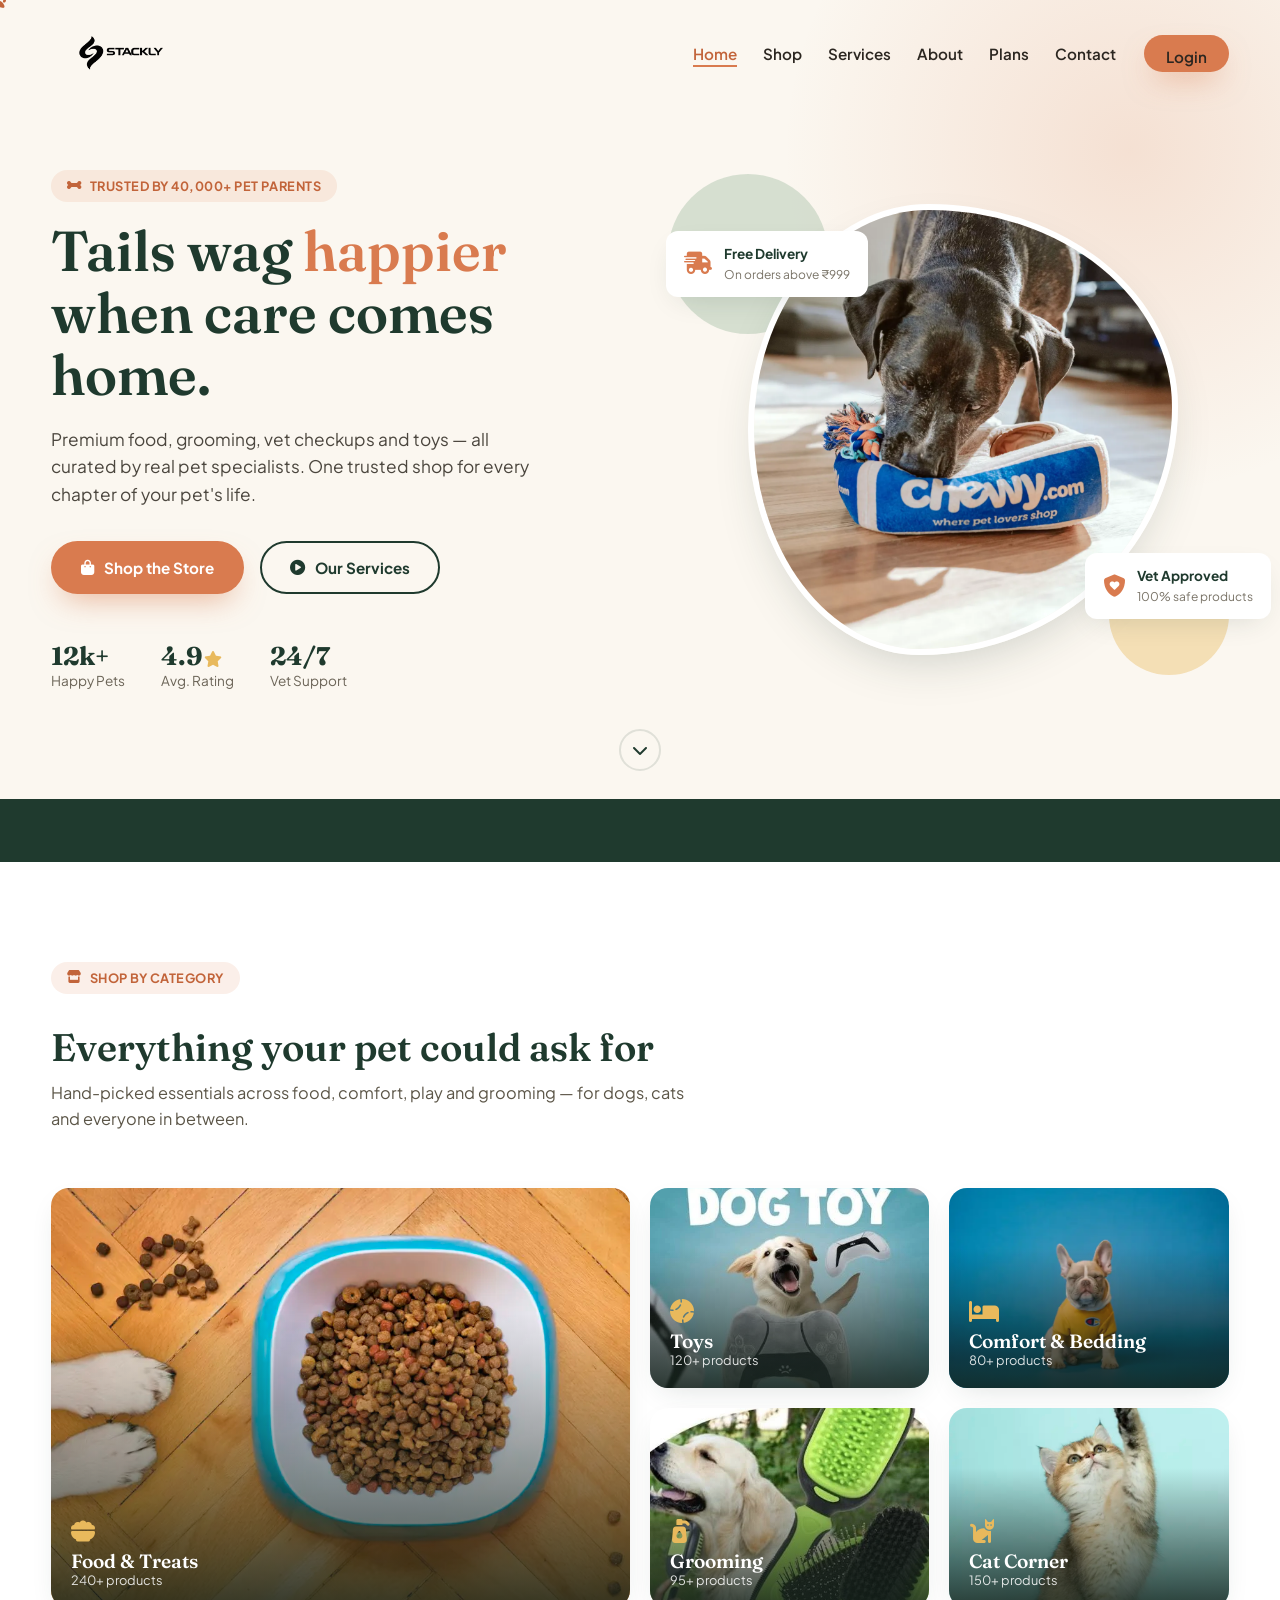
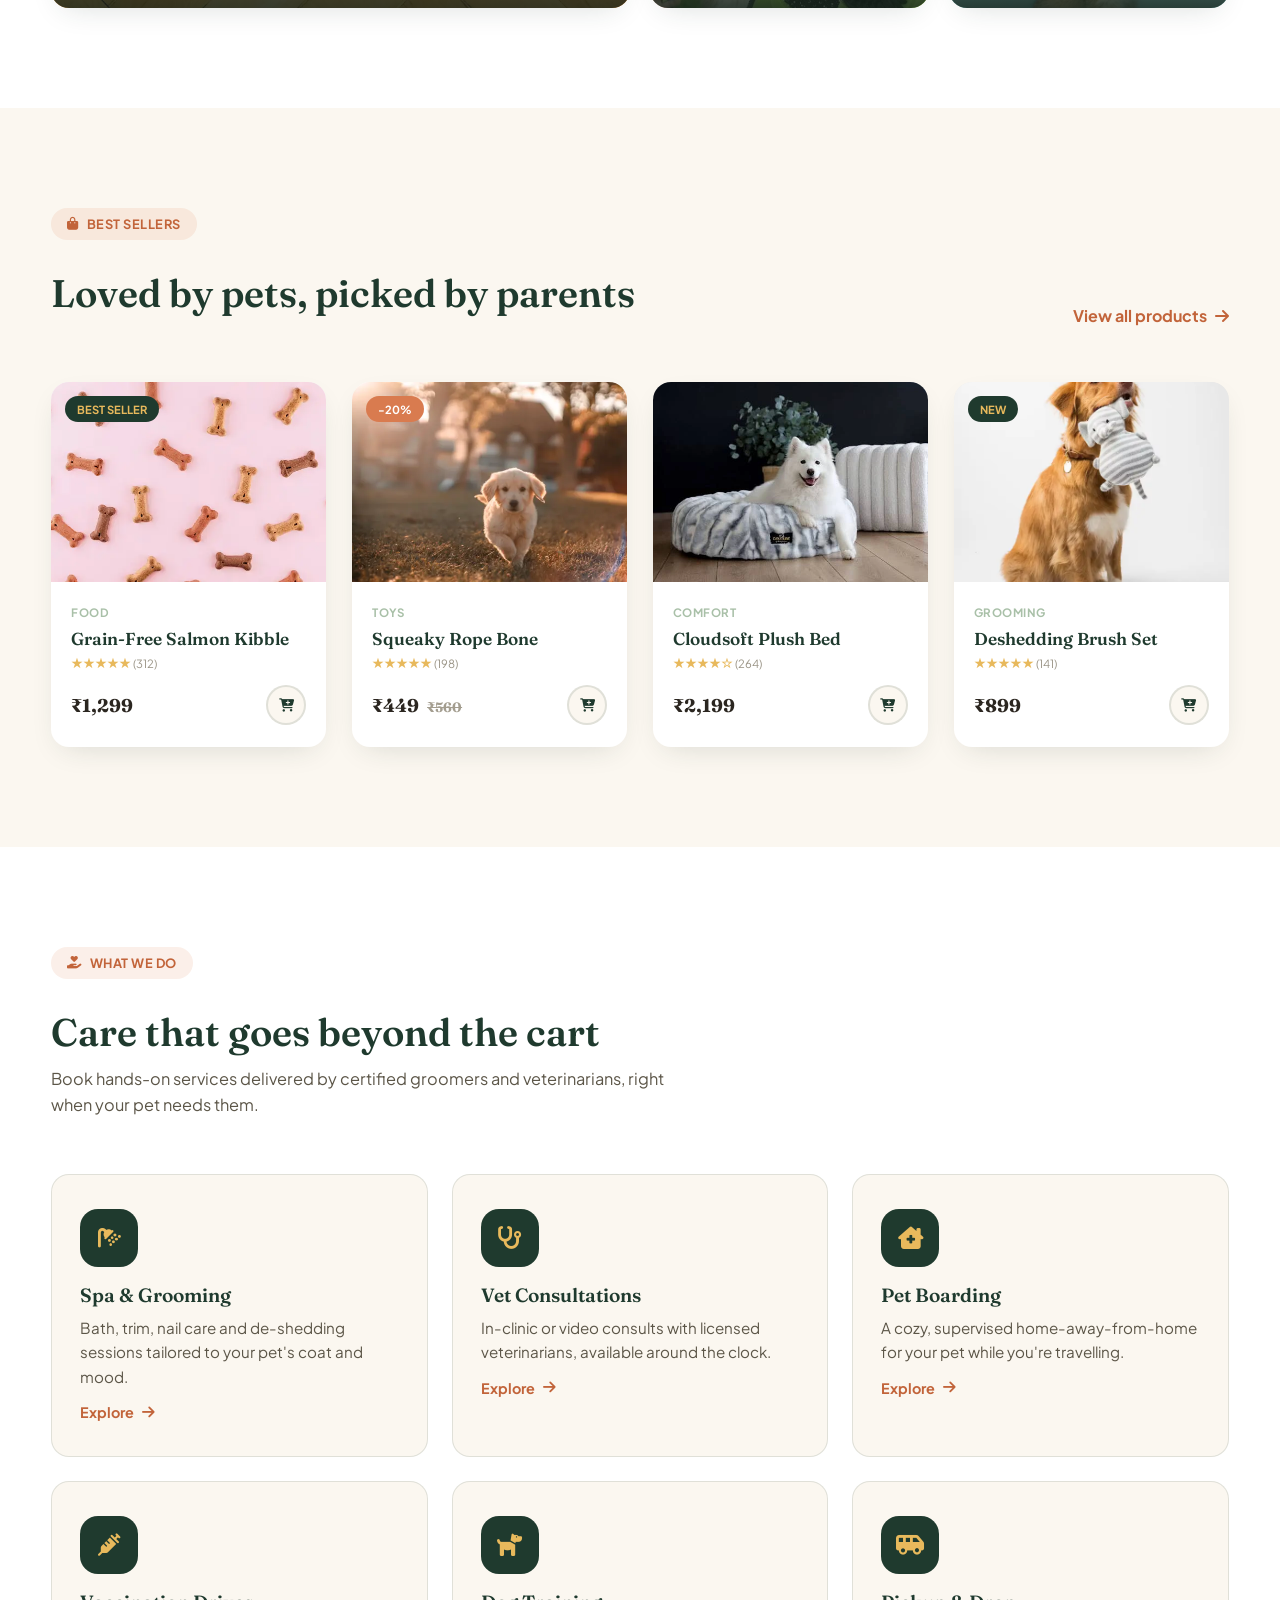
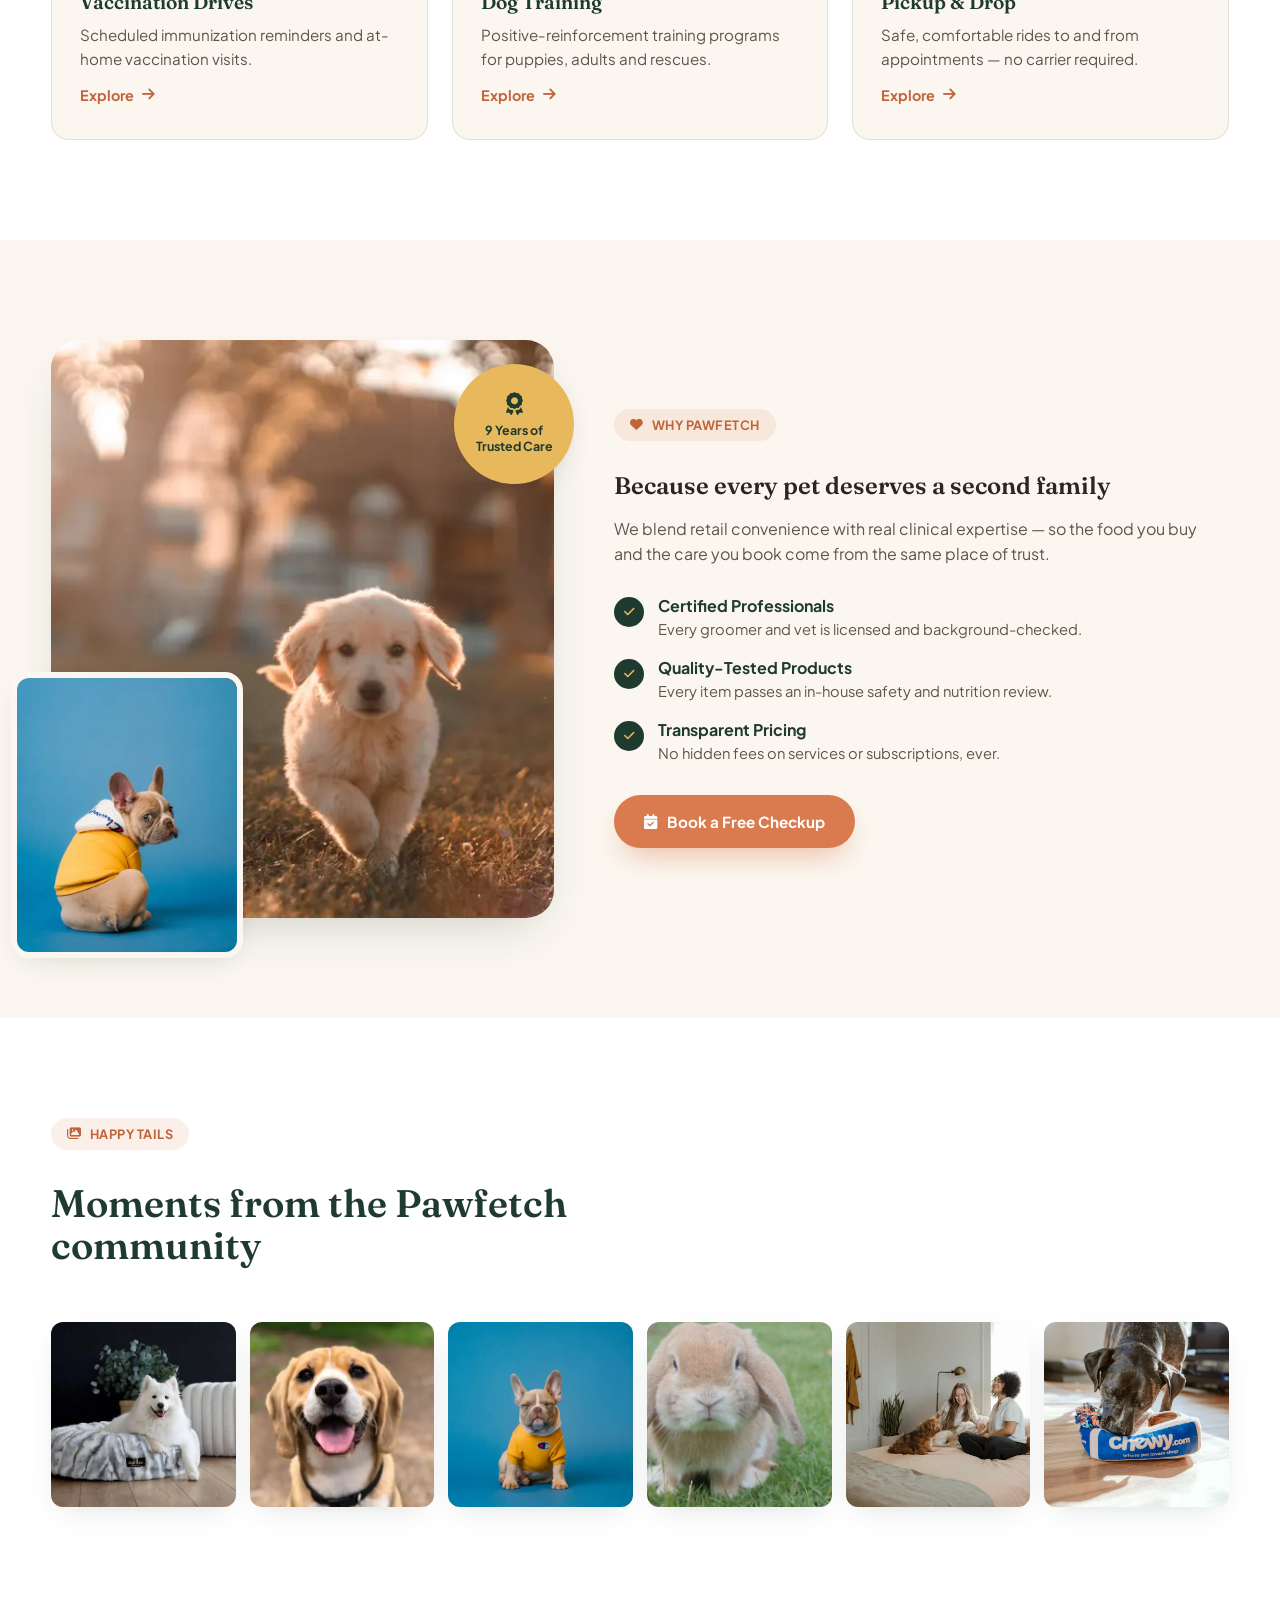
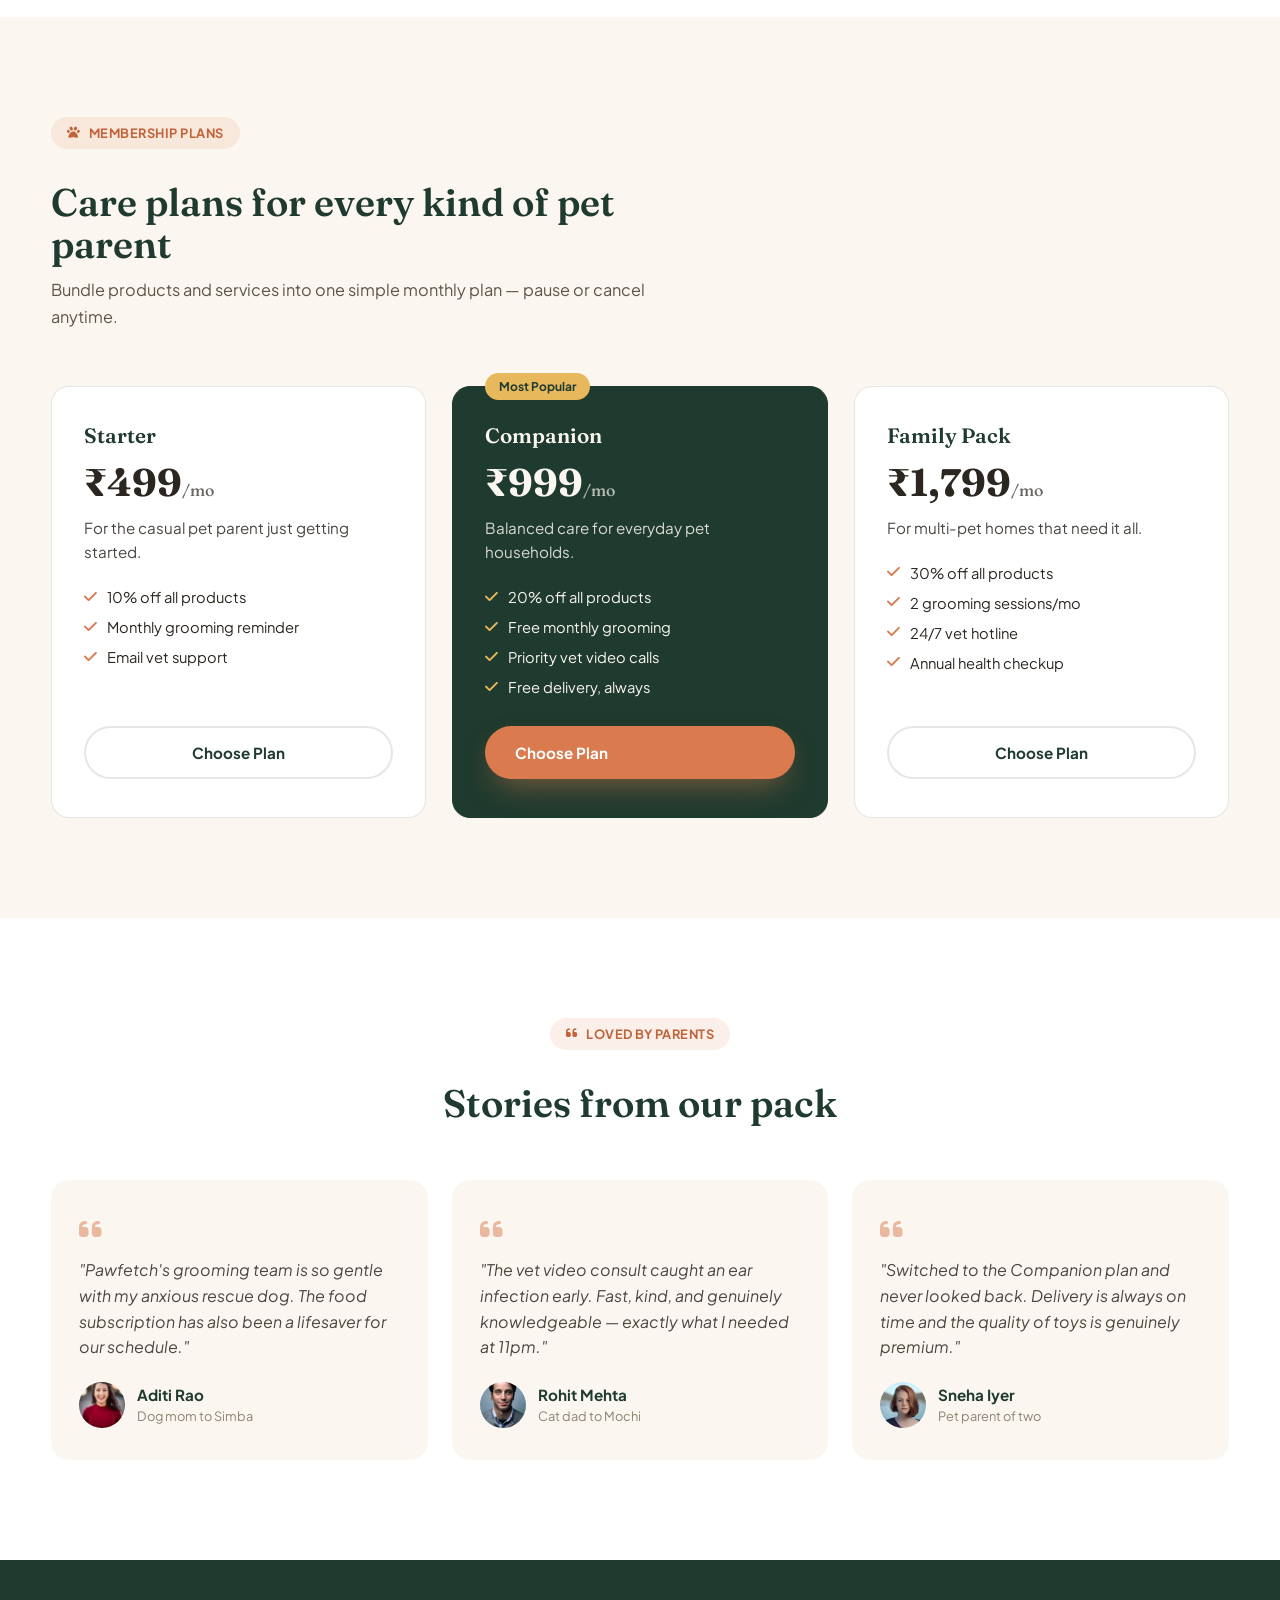
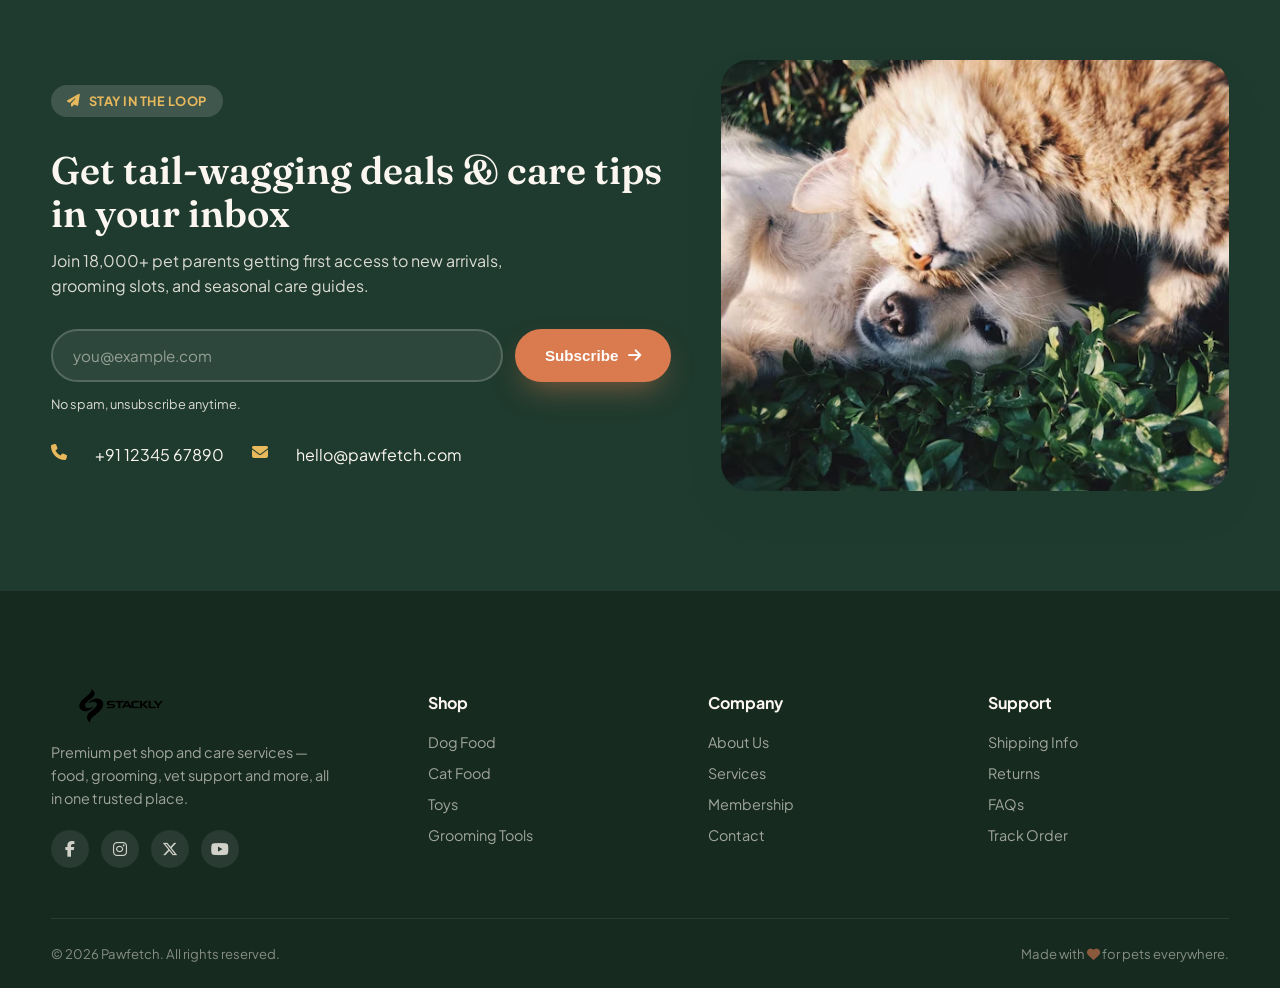
==== index.html @ e8791479 "first commit" ====
<!DOCTYPE html>
<html lang="en">
<head>
<meta charset="UTF-8">
<meta name="viewport" content="width=device-width, initial-scale=1.0">
<title>Pawfetch — Pet Care &amp; Shop</title>
<link rel="preconnect" href="https://fonts.googleapis.com">
<link href="https://fonts.googleapis.com/css2?family=Fraunces:ital,opsz,wght@0,9..144,300..900;1,9..144,300..900&family=Plus+Jakarta+Sans:ital,wght@0,400;0,500;0,600;0,700;0,800;1,400&display=swap" rel="stylesheet">
<link rel="stylesheet" href="https://cdnjs.cloudflare.com/ajax/libs/font-awesome/6.5.1/css/all.min.css">
<link rel="stylesheet" href="style.css">
</head>
<body>

<div class="paw-progress"><i class="fa-solid fa-paw"></i></div>

<!-- HEADER -->
<header class="site-header" id="header">
  <div class="container header-inner">
    <div class="logo">
        <a href="index.html">
            <img src="Assest/stacklylogo (1).webp" alt="Logo">
        </a>
    </div>

    <nav class="main-nav" id="main-nav">
      <ul>
        <li><a href="#home" class="active">Home</a></li>
        <li><a href="shop.html">Shop</a></li>
        <li><a href="service.html">Services</a></li>
        <li><a href="about.html">About</a></li>
        <li><a href="plan.html">Plans</a></li>
        <li><a href="contact.html">Contact</a></li>
      </ul>
      <a href="login.html" class="btn btn-small btn-primary nav-cta">Login</a>
    </nav>

    <button class="hamburger" id="hamburger" aria-label="Toggle menu" aria-expanded="false">
      <span></span><span></span><span></span>
    </button>
  </div>
</header>

<div class="nav-overlay" id="nav-overlay"></div>

<main>

  <!-- 1. HERO -->
  <section class="hero" id="home">
    <div class="hero-bg-shape"></div>
    <div class="container hero-inner">
      <div class="hero-copy" data-animate="fade-up">
        <span class="eyebrow"><i class="fa-solid fa-bone"></i> Trusted by 40,000+ pet parents</span>
        <h1>Tails wag <em>happier</em> when care comes home.</h1>
        <p>Premium food, grooming, vet checkups and toys — all curated by real pet specialists. One trusted shop for every chapter of your pet's life.</p>
        <div class="hero-actions">
          <a href="shop.html" class="btn btn-primary">
            <i class="fa-solid fa-bag-shopping"></i> Shop the Store
          </a>
          <a href="service.html" class="btn btn-ghost">
            <i class="fa-solid fa-circle-play"></i> Our Services
          </a>
        </div>
        <div class="hero-stats">
          <div class="stat"><strong>12k+</strong><span>Happy Pets</span></div>
          <div class="stat"><strong>4.9<i class="fa-solid fa-star"></i></strong><span>Avg. Rating</span></div>
          <div class="stat"><strong>24/7</strong><span>Vet Support</span></div>
        </div>
      </div>

      <div class="hero-media" data-animate="fade-in">
        <div class="hero-image-frame">
          <img src="Assest/shop1.webp" alt="Happy golden retriever puppy">
        </div>
        <div class="floating-card card-top">
          <i class="fa-solid fa-truck-fast"></i>
          <div><strong>Free Delivery</strong><span>On orders above ₹999</span></div>
        </div>
        <div class="floating-card card-bottom">
          <i class="fa-solid fa-shield-heart"></i>
          <div><strong>Vet Approved</strong><span>100% safe products</span></div>
        </div>
        <div class="blob blob-1"></div>
        <div class="blob blob-2"></div>
      </div>
    </div>
    <a href="#trust" class="scroll-cue" aria-label="Scroll down"><i class="fa-solid fa-chevron-down"></i></a>
  </section>

  <!-- 2. TRUST STRIP -->
  <section class="trust-strip" id="trust">
    <div class="container marquee-wrap">
      <div class="marquee" data-animate="fade-up">
        <div class="marquee-track">
          <span><i class="fa-solid fa-leaf"></i> 100% Natural Ingredients</span>
          <span><i class="fa-solid fa-truck"></i> Same-Day Delivery</span>
          <span><i class="fa-solid fa-user-doctor"></i> Certified Vets</span>
          <span><i class="fa-solid fa-scissors"></i> Pro Grooming</span>
          <span><i class="fa-solid fa-medal"></i> Award-Winning Care</span>
          <span><i class="fa-solid fa-recycle"></i> Eco Packaging</span>
          <!-- duplicate for seamless loop -->
          <span><i class="fa-solid fa-leaf"></i> 100% Natural Ingredients</span>
          <span><i class="fa-solid fa-truck"></i> Same-Day Delivery</span>
          <span><i class="fa-solid fa-user-doctor"></i> Certified Vets</span>
          <span><i class="fa-solid fa-scissors"></i> Pro Grooming</span>
          <span><i class="fa-solid fa-medal"></i> Award-Winning Care</span>
          <span><i class="fa-solid fa-recycle"></i> Eco Packaging</span>
        </div>
      </div>
    </div>
  </section>

  <!-- 3. SHOP CATEGORIES -->
  <section class="section categories" id="categories">
    <div class="container">
      <div class="section-head" data-animate="fade-up">
        <span class="eyebrow"><i class="fa-solid fa-store"></i> Shop by Category</span>
        <h2>Everything your pet could ask for</h2>
        <p>Hand-picked essentials across food, comfort, play and grooming — for dogs, cats and everyone in between.</p>
      </div>

      <div class="category-grid">
        <a href="#" class="cat-card large" data-animate="fade-up" data-delay="0">
          <img src="Assest/shop2.webp" alt="Premium dog food bowl">
          <div class="cat-overlay">
            <i class="fa-solid fa-bowl-food"></i>
            <h3>Food &amp; Treats</h3>
            <span>240+ products</span>
          </div>
        </a>
        <a href="#" class="cat-card" data-animate="fade-up" data-delay="100">
          <img src="Assest/shop17.webp" alt="Pet toys">
          <div class="cat-overlay">
            <i class="fa-solid fa-baseball"></i>
            <h3>Toys</h3>
            <span>120+ products</span>
          </div>
        </a>
        <a href="#" class="cat-card" data-animate="fade-up" data-delay="200">
          <img src="Assest/shop3.webp" alt="Pet bed comfort">
          <div class="cat-overlay">
            <i class="fa-solid fa-bed"></i>
            <h3>Comfort &amp; Bedding</h3>
            <span>80+ products</span>
          </div>
        </a>
        <a href="#" class="cat-card" data-animate="fade-up" data-delay="300">
          <img src="Assest/shop18.webp" alt="Pet grooming kit">
          <div class="cat-overlay">
            <i class="fa-solid fa-pump-soap"></i>
            <h3>Grooming</h3>
            <span>95+ products</span>
          </div>
        </a>
        <a href="#" class="cat-card" data-animate="fade-up" data-delay="400">
          <img src="Assest/shop4.webp" alt="Cat accessories">
          <div class="cat-overlay">
            <i class="fa-solid fa-cat"></i>
            <h3>Cat Corner</h3>
            <span>150+ products</span>
          </div>
        </a>
      </div>
    </div>
  </section>

  <!-- 4. FEATURED PRODUCTS -->
  <section class="section products" id="products">
    <div class="container">
      <div class="section-head split" data-animate="fade-up">
        <div>
          <span class="eyebrow"><i class="fa-solid fa-bag-shopping"></i> Best Sellers</span>
          <h2>Loved by pets, picked by parents</h2>
        </div>
        <a href="shop.html" class="link-arrow">View all products <i class="fa-solid fa-arrow-right"></i></a>
      </div>

      <div class="product-grid">
        <article class="product-card" data-animate="fade-up" data-delay="0">
          <span class="badge">Best Seller</span>
          <div class="product-img">
            <img src="Assest/shop5.webp" alt="Grain-free dog kibble">
          </div>
          <div class="product-info">
            <span class="cat-tag">Food</span>
            <h3>Grain-Free Salmon Kibble</h3>
            <div class="stars">★★★★★ <small>(312)</small></div>
            <div class="price-row">
              <span class="price">₹1,299</span>
              <button class="icon-btn" aria-label="Add to cart"><i class="fa-solid fa-cart-plus"></i></button>
            </div>
          </div>
        </article>

        <article class="product-card" data-animate="fade-up" data-delay="100">
          <span class="badge sale">-20%</span>
          <div class="product-img">
            <img src="Assest/shop6.webp" alt="Squeaky chew toy">
          </div>
          <div class="product-info">
            <span class="cat-tag">Toys</span>
            <h3>Squeaky Rope Bone</h3>
            <div class="stars">★★★★★ <small>(198)</small></div>
            <div class="price-row">
              <span class="price">₹449 <s>₹560</s></span>
              <button class="icon-btn" aria-label="Add to cart"><i class="fa-solid fa-cart-plus"></i></button>
            </div>
          </div>
        </article>

        <article class="product-card" data-animate="fade-up" data-delay="200">
          <div class="product-img">
            <img src="Assest/shop19.webp" alt="Cozy plush pet bed">
          </div>
          <div class="product-info">
            <span class="cat-tag">Comfort</span>
            <h3>Cloudsoft Plush Bed</h3>
            <div class="stars">★★★★☆ <small>(264)</small></div>
            <div class="price-row">
              <span class="price">₹2,199</span>
              <button class="icon-btn" aria-label="Add to cart"><i class="fa-solid fa-cart-plus"></i></button>
            </div>
          </div>
        </article>

        <article class="product-card" data-animate="fade-up" data-delay="300">
          <span class="badge">New</span>
          <div class="product-img">
            <img src="Assest/shop7.webp" alt="Pet grooming brush set">
          </div>
          <div class="product-info">
            <span class="cat-tag">Grooming</span>
            <h3>Deshedding Brush Set</h3>
            <div class="stars">★★★★★ <small>(141)</small></div>
            <div class="price-row">
              <span class="price">₹899</span>
              <button class="icon-btn" aria-label="Add to cart"><i class="fa-solid fa-cart-plus"></i></button>
            </div>
          </div>
        </article>
      </div>
    </div>
  </section>

  <!-- 5. SERVICES -->
  <section class="section services" id="services">
    <div class="container">
      <div class="section-head" data-animate="fade-up">
        <span class="eyebrow"><i class="fa-solid fa-hand-holding-heart"></i> What We Do</span>
        <h2>Care that goes beyond the cart</h2>
        <p>Book hands-on services delivered by certified groomers and veterinarians, right when your pet needs them.</p>
      </div>

      <div class="services-grid">
        <div class="service-card" data-animate="fade-up" data-delay="0">
          <div class="service-icon"><i class="fa-solid fa-shower"></i></div>
          <h3>Spa &amp; Grooming</h3>
          <p>Bath, trim, nail care and de-shedding sessions tailored to your pet's coat and mood.</p>
          <a href="service.html" class="link-arrow small">Explore <i class="fa-solid fa-arrow-right"></i></a>
        </div>
        <div class="service-card" data-animate="fade-up" data-delay="100">
          <div class="service-icon"><i class="fa-solid fa-stethoscope"></i></div>
          <h3>Vet Consultations</h3>
          <p>In-clinic or video consults with licensed veterinarians, available around the clock.</p>
          <a href="service.html" class="link-arrow small">Explore <i class="fa-solid fa-arrow-right"></i></a>
        </div>
        <div class="service-card" data-animate="fade-up" data-delay="200">
          <div class="service-icon"><i class="fa-solid fa-house-chimney-medical"></i></div>
          <h3>Pet Boarding</h3>
          <p>A cozy, supervised home-away-from-home for your pet while you're travelling.</p>
          <a href="service.html" class="link-arrow small">Explore <i class="fa-solid fa-arrow-right"></i></a>
        </div>
        <div class="service-card" data-animate="fade-up" data-delay="300">
          <div class="service-icon"><i class="fa-solid fa-syringe"></i></div>
          <h3>Vaccination Drives</h3>
          <p>Scheduled immunization reminders and at-home vaccination visits.</p>
          <a href="service.html" class="link-arrow small">Explore <i class="fa-solid fa-arrow-right"></i></a>
        </div>
        <div class="service-card" data-animate="fade-up" data-delay="400">
          <div class="service-icon"><i class="fa-solid fa-dog"></i></div>
          <h3>Dog Training</h3>
          <p>Positive-reinforcement training programs for puppies, adults and rescues.</p>
          <a href="service.html" class="link-arrow small">Explore <i class="fa-solid fa-arrow-right"></i></a>
        </div>
        <div class="service-card" data-animate="fade-up" data-delay="500">
          <div class="service-icon"><i class="fa-solid fa-van-shuttle"></i></div>
          <h3>Pickup &amp; Drop</h3>
          <p>Safe, comfortable rides to and from appointments — no carrier required.</p>
          <a href="service.html" class="link-arrow small">Explore <i class="fa-solid fa-arrow-right"></i></a>
        </div>
      </div>
    </div>
  </section>

  <!-- 6. WHY CHOOSE US -->
  <section class="section why" id="why">
    <div class="container why-inner">
      <div class="why-media" data-animate="fade-in">
        <img src="Assest/shop8.webp" alt="Veterinarian examining a cat" class="why-img-main">
        <img src="Assest/shop9.webp" alt="Dog being groomed" class="why-img-float">
        <div class="why-badge"><i class="fa-solid fa-award"></i><span>9 Years of<br>Trusted Care</span></div>
      </div>

      <div class="why-copy" data-animate="fade-up">
        <span class="eyebrow"><i class="fa-solid fa-heart"></i> Why Pawfetch</span>
        <h2>Because every pet deserves a second family</h2>
        <p>We blend retail convenience with real clinical expertise — so the food you buy and the care you book come from the same place of trust.</p>

        <div class="why-list">
          <div class="why-item">
            <i class="fa-solid fa-check"></i>
            <div><strong>Certified Professionals</strong><span>Every groomer and vet is licensed and background-checked.</span></div>
          </div>
          <div class="why-item">
            <i class="fa-solid fa-check"></i>
            <div><strong>Quality-Tested Products</strong><span>Every item passes an in-house safety and nutrition review.</span></div>
          </div>
          <div class="why-item">
            <i class="fa-solid fa-check"></i>
            <div><strong>Transparent Pricing</strong><span>No hidden fees on services or subscriptions, ever.</span></div>
          </div>
        </div>

        <div class="why-cta">
          <a href="contact.html" class="btn btn-primary"><i class="fa-solid fa-calendar-check"></i> Book a Free Checkup</a>
        </div>
      </div>
    </div>
  </section>

  <!-- 7. GALLERY -->
  <section class="section gallery" id="gallery">
    <div class="container">
      <div class="section-head" data-animate="fade-up">
        <span class="eyebrow"><i class="fa-solid fa-images"></i> Happy Tails</span>
        <h2>Moments from the Pawfetch community</h2>
      </div>
    </div>
    <div class="gallery-grid">
      <div class="gallery-item" data-animate="fade-up" data-delay="0"><img src="Assest/shop19.webp" alt="Dog relaxing on a bed"></div>
      <div class="gallery-item" data-animate="fade-up" data-delay="50"><img src="Assest/shop10.webp" alt="Cat playing"></div>
      <div class="gallery-item" data-animate="fade-up" data-delay="100"><img src="Assest/shop3.webp" alt="Puppy in a basket"></div>
      <div class="gallery-item" data-animate="fade-up" data-delay="150"><img src="Assest/shop11.webp" alt="Dog running outdoors"></div>
      <div class="gallery-item" data-animate="fade-up" data-delay="200"><img src="Assest/shop12.webp" alt="Pet grooming session"></div>
      <div class="gallery-item" data-animate="fade-up" data-delay="250"><img src="Assest/shop1.webp" alt="Smiling puppy portrait"></div>
    </div>
  </section>

  <!-- 8. PRICING / PLANS -->
  <section class="section plans" id="plans">
    <div class="container">
      <div class="section-head" data-animate="fade-up">
        <span class="eyebrow"><i class="fa-solid fa-paw"></i> Membership Plans</span>
        <h2>Care plans for every kind of pet parent</h2>
        <p>Bundle products and services into one simple monthly plan — pause or cancel anytime.</p>
      </div>

      <div class="plans-grid">
        <div class="plan-card" data-animate="fade-up" data-delay="0">
          <h3>Starter</h3>
          <div class="plan-price">₹499<span>/mo</span></div>
          <p>For the casual pet parent just getting started.</p>
          <ul>
            <li><i class="fa-solid fa-check"></i> 10% off all products</li>
            <li><i class="fa-solid fa-check"></i> Monthly grooming reminder</li>
            <li><i class="fa-solid fa-check"></i> Email vet support</li>
          </ul>
          <a href="plan.html" class="btn btn-outline">Choose Plan</a>
        </div>

        <div class="plan-card featured" data-animate="fade-up" data-delay="100">
          <span class="plan-tag">Most Popular</span>
          <h3>Companion</h3>
          <div class="plan-price">₹999<span>/mo</span></div>
          <p>Balanced care for everyday pet households.</p>
          <ul>
            <li><i class="fa-solid fa-check"></i> 20% off all products</li>
            <li><i class="fa-solid fa-check"></i> Free monthly grooming</li>
            <li><i class="fa-solid fa-check"></i> Priority vet video calls</li>
            <li><i class="fa-solid fa-check"></i> Free delivery, always</li>
          </ul>
          <a href="plan.html" class="btn btn-primary">Choose Plan</a>
        </div>

        <div class="plan-card" data-animate="fade-up" data-delay="200">
          <h3>Family Pack</h3>
          <div class="plan-price">₹1,799<span>/mo</span></div>
          <p>For multi-pet homes that need it all.</p>
          <ul>
            <li><i class="fa-solid fa-check"></i> 30% off all products</li>
            <li><i class="fa-solid fa-check"></i> 2 grooming sessions/mo</li>
            <li><i class="fa-solid fa-check"></i> 24/7 vet hotline</li>
            <li><i class="fa-solid fa-check"></i> Annual health checkup</li>
          </ul>
          <a href="plan.html" class="btn btn-outline">Choose Plan</a>
        </div>
      </div>
    </div>
  </section>

  <!-- 9. TESTIMONIALS -->
  <section class="section testimonials" id="testimonials">
    <div class="container">
      <div class="section-head center" data-animate="fade-up">
        <span class="eyebrow"><i class="fa-solid fa-quote-left"></i> Loved by Parents</span>
        <h2>Stories from our pack</h2>
      </div>

      <div class="testimonial-track" id="testimonial-track">
        <div class="testimonial-card" data-animate="fade-up" data-delay="0">
          <div class="quote-icon"><i class="fa-solid fa-quote-left"></i></div>
          <p>"Pawfetch's grooming team is so gentle with my anxious rescue dog. The food subscription has also been a lifesaver for our schedule."</p>
          <div class="testimonial-user">
            <img src="Assest/shop14.webp" alt="Reviewer portrait">
            <div><strong>Aditi Rao</strong><span>Dog mom to Simba</span></div>
          </div>
        </div>
        <div class="testimonial-card" data-animate="fade-up" data-delay="100">
          <div class="quote-icon"><i class="fa-solid fa-quote-left"></i></div>
          <p>"The vet video consult caught an ear infection early. Fast, kind, and genuinely knowledgeable — exactly what I needed at 11pm."</p>
          <div class="testimonial-user">
            <img src="Assest/shop15.webp" alt="Reviewer portrait">
            <div><strong>Rohit Mehta</strong><span>Cat dad to Mochi</span></div>
          </div>
        </div>
        <div class="testimonial-card" data-animate="fade-up" data-delay="200">
          <div class="quote-icon"><i class="fa-solid fa-quote-left"></i></div>
          <p>"Switched to the Companion plan and never looked back. Delivery is always on time and the quality of toys is genuinely premium."</p>
          <div class="testimonial-user">
            <img src="Assest/shop16.webp" alt="Reviewer portrait">
            <div><strong>Sneha Iyer</strong><span>Pet parent of two</span></div>
          </div>
        </div>
      </div>

      <div class="testimonial-dots" id="testimonial-dots"></div>
    </div>
  </section>

  <!-- 10. CTA + CONTACT / NEWSLETTER -->
  <section class="section cta-contact" id="contact">
    <div class="container cta-inner" data-animate="fade-up">
      <div class="cta-copy">
        <span class="eyebrow light"><i class="fa-solid fa-paper-plane"></i> Stay in the loop</span>
        <h2>Get tail-wagging deals &amp; care tips in your inbox</h2>
        <p>Join 18,000+ pet parents getting first access to new arrivals, grooming slots, and seasonal care guides.</p>

        <form class="newsletter-form" id="newsletter-form">
          <input type="email" placeholder="you@example.com" required aria-label="Email address">
         <button type="submit" class="btn btn-primary"><a href="contact.html">Subscribe</a> <i class="fa-solid fa-arrow-right"></i></button>
        </form>
       <p class="form-note" id="form-note">No spam, unsubscribe anytime.</p>

        <div class="contact-quick">
          <i class="fa-solid fa-phone"></i> +91 12345 67890
          <i class="fa-solid fa-envelope"></i> hello@pawfetch.com
        </div>
      </div>
      <div class="cta-media">
        <img src="Assest/shop13.webp" alt="Happy dog and owner">
      </div>
    </div>
  </section>

</main>

<!-- FOOTER -->
<footer class="site-footer">
  <div class="container footer-grid">
    <div class="footer-brand">
      <div class="logo">
        <a href="index.html">
            <img src="Assest/stacklylogo (1).webp" alt="Logo">
        </a>
    </div>
      <p>Premium pet shop and care services — food, grooming, vet support and more, all in one trusted place.</p>
      <div class="social-row">
        <a href="404.html?from=home"><i class="fa-brands fa-facebook-f"></i></a>
<a href="404.html?from=home"><i class="fa-brands fa-instagram"></i></a>
<a href="404.html?from=home"><i class="fa-brands fa-x-twitter"></i></a>
<a href="404.html?from=home"><i class="fa-brands fa-youtube"></i></a>
      </div>
    </div>

    <div class="footer-col">
      <h4>Shop</h4>
      <ul>
        <li><a href="shop.html">Dog Food</a></li>
        <li><a href="shop.html">Cat Food</a></li>
        <li><a href="shop.html">Toys</a></li>
        <li><a href="shop.html">Grooming Tools</a></li>
      </ul>
    </div>

    <div class="footer-col">
      <h4>Company</h4>
      <ul>
        <li><a href="about.html">About Us</a></li>
        <li><a href="service.html">Services</a></li>
        <li><a href="plan.html">Membership</a></li>
        <li><a href="contact.html">Contact</a></li>
      </ul>
    </div>

    <div class="footer-col">
      <h4>Support</h4>
      <ul>
        <li><a href="contact.html">Shipping Info</a></li>
        <li><a href="contact.html">Returns</a></li>
        <li><a href="contact.html">FAQs</a></li>
        <li><a href="contact.html">Track Order</a></li>
      </ul>
    </div>
  </div>

  <div class="container footer-bottom">
    <p>&copy; <span id="year"></span> Pawfetch. All rights reserved.</p>
    <p>Made with <i class="fa-solid fa-heart"></i> for pets everywhere.</p>
  </div>
</footer>

<button class="back-to-top" id="back-to-top" aria-label="Back to top"><i class="fa-solid fa-arrow-up"></i></button>

<script src="script.js"></script>
</body>
</html>
---- style.css ----
/* ============ TOKENS ============ */
:root{
  --cream:#FBF7F0;
  --forest:#1F3A2E;
  --forest-light:#2C4F3D;
  --clay:#D97B4F;
  --clay-dark:#C2643A;
  --gold:#E8B95C;
  --charcoal:#2B2620;
  --sage:#A9C0A8;
  --white:#ffffff;
  --line:rgba(31,58,46,0.12);

  --font-display:'Fraunces', serif;
  --font-body:'Plus Jakarta Sans', sans-serif;

  --radius-lg:28px;
  --radius-md:18px;
  --radius-sm:12px;
  --shadow-soft:0 20px 50px -20px rgba(31,58,46,0.25);
  --shadow-card:0 10px 30px -12px rgba(31,58,46,0.18);
  --ease:cubic-bezier(.22,1,.36,1);
}

*{box-sizing:border-box;}
html{scroll-behavior:smooth;}
body{
  margin:0;
  font-family:var(--font-body);
  color:var(--charcoal);
  background:var(--cream);
  overflow-x:hidden;
}
img{max-width:100%;display:block;}
a{text-decoration:none;color:inherit;}
ul{margin:0;padding:0;list-style:none;}
h1,h2,h3{font-family:var(--font-display);margin:0;line-height:1.1;font-weight:600;}
p{margin:0;line-height:1.6;}
.container{width:92%;max-width:1240px;margin:0 auto;}

@media (prefers-reduced-motion: reduce){
  *{animation-duration:0.01ms !important;animation-iteration-count:1 !important;transition-duration:0.01ms !important;scroll-behavior:auto !important;}
}

/* ============ SCROLL PROGRESS PAW ============ */
.paw-progress{
  position:fixed;top:0;left:0;
  height:4px;width:0%;
  background:linear-gradient(90deg,var(--clay),var(--gold));
  z-index:1100;
  transition:width .1s linear;
}
.paw-progress i{
  position:absolute;right:-10px;top:-9px;
  font-size:14px;color:var(--clay-dark);
  background:var(--cream);
  border-radius:50%;
  width:22px;height:22px;
  display:flex;align-items:center;justify-content:center;
  box-shadow:var(--shadow-card);
}

/* ============ BUTTONS ============ */
.btn{
  display:inline-flex;align-items:center;gap:10px;
  padding:15px 28px;
  border-radius:100px;
  font-weight:700;font-size:.95rem;
  border:2px solid transparent;
  cursor:pointer;
  transition:transform .35s var(--ease), box-shadow .35s var(--ease), background .3s, color .3s;
  white-space:nowrap;
}
.btn-small{padding:10px 20px;font-size:.85rem;}
.btn-primary{
  background:var(--clay);
  color:var(--white);
  box-shadow:0 14px 30px -10px rgba(217,123,79,0.55);
}
.btn-primary:hover{transform:translateY(-3px);box-shadow:0 20px 36px -10px rgba(217,123,79,0.65);background:var(--clay-dark);}
.btn-ghost{
  background:transparent;
  border-color:var(--forest);
  color:var(--forest);
}
.btn-ghost:hover{background:var(--forest);color:var(--white);transform:translateY(-3px);}
.btn-outline{
  display:flex;justify-content:center;
  border-color:var(--line);
  color:var(--forest);
  background:var(--white);
}
.btn-outline:hover{border-color:var(--clay);color:var(--clay-dark);transform:translateY(-2px);}

/* ============ HEADER ============ */
.logo img{
    width:140px;
    height:70px;
    object-fit:contain;
    filter: brightness(0);
}

.site-header{
  position:fixed;top:0;left:0;right:0;
  z-index:1000;
  padding:18px 0;
  transition:background .4s var(--ease), padding .4s var(--ease), box-shadow .4s var(--ease);
}
.site-header.scrolled{
  background:rgba(251,247,240,0.85);
  backdrop-filter:blur(14px);
  padding:12px 0;
  box-shadow:0 8px 30px -16px rgba(31,58,46,0.25);
}
.header-inner{display:flex;align-items:center;justify-content:space-between;}
.brand{display:flex;align-items:center;gap:10px;font-family:var(--font-display);font-weight:700;font-size:1.4rem;color:var(--forest);}
.brand-icon{
  display:inline-flex;align-items:center;justify-content:center;
  width:38px;height:38px;border-radius:50%;
  background:var(--forest);color:var(--gold);
  font-size:1rem;
}
.main-nav{display:flex;align-items:center;gap:28px;}
.main-nav ul{display:flex;gap:26px;}
.main-nav a{
  font-weight:600;font-size:.95rem;color:var(--charcoal);
  position:relative;padding-bottom:4px;
}
.main-nav a::after{
  content:'';position:absolute;left:0;bottom:0;height:2px;width:0;
  background:var(--clay);transition:width .3s var(--ease);
}
.main-nav a:hover::after,.main-nav a.active::after{width:100%;}
.main-nav a.active{color:var(--clay-dark);}
.nav-cta{flex-shrink:0;}

.hamburger{
  display:none;
  flex-direction:column;justify-content:center;gap:5px;
  width:44px;height:44px;border-radius:50%;
  background:var(--forest);
  border:none;cursor:pointer;
  z-index:1200;
}
.hamburger span{
  display:block;width:20px;height:2px;margin:0 auto;
  background:var(--cream);border-radius:2px;
  transition:transform .35s var(--ease), opacity .35s var(--ease);
}
.hamburger.active span:nth-child(1){transform:translateY(7px) rotate(45deg);}
.hamburger.active span:nth-child(2){opacity:0;}
.hamburger.active span:nth-child(3){transform:translateY(-7px) rotate(-45deg);}

.nav-overlay{
  position:fixed;inset:0;background:rgba(31,58,46,0.45);
  backdrop-filter:blur(2px);
  opacity:0;visibility:hidden;
  transition:opacity .35s var(--ease), visibility .35s;
  z-index:999;
}
.nav-overlay.active{opacity:1;visibility:visible;}

/* ============ HERO ============ */
.hero{
  position:relative;
  padding:170px 0 110px;
  overflow:hidden;
}
.hero-bg-shape{
  position:absolute;top:-200px;right:-200px;width:700px;height:700px;
  background:radial-gradient(circle at center, rgba(217,123,79,0.18), transparent 70%);
  border-radius:50%;
  z-index:0;
}
.hero-inner{
  display:grid;grid-template-columns:1.05fr .95fr;gap:60px;align-items:center;
  position:relative;z-index:1;
}
.eyebrow{
  display:inline-flex;align-items:center;gap:8px;
  font-size:.8rem;font-weight:700;letter-spacing:.04em;text-transform:uppercase;
  color:var(--clay-dark);
  background:rgba(217,123,79,0.12);
  padding:8px 16px;border-radius:100px;
  margin-bottom:18px;
}
.eyebrow.light{background:rgba(255,255,255,0.15);color:var(--gold);}
.hero h1{
  font-size:clamp(2.4rem, 4.4vw, 3.8rem);
  color:var(--forest);
  margin-bottom:20px;
}
.hero h1 em{color:var(--clay);font-style:normal;}
.hero-copy > p{font-size:1.08rem;color:#4b463e;max-width:480px;margin-bottom:32px;}
.hero-actions{display:flex;gap:16px;flex-wrap:wrap;margin-bottom:46px;}
.hero-stats{display:flex;gap:36px;flex-wrap:wrap;}
.stat{display:flex;flex-direction:column;}
.stat strong{font-family:var(--font-display);font-size:1.6rem;color:var(--forest);}
.stat strong i{font-size:1rem;color:var(--gold);margin-left:2px;}
.stat span{font-size:.85rem;color:#6b6457;}

.hero-media{position:relative;display:flex;justify-content:center;}
.hero-image-frame{
  width:100%;max-width:430px;aspect-ratio:1/1.05;
  border-radius:42% 58% 60% 40% / 50% 45% 55% 50%;
  overflow:hidden;
  box-shadow:var(--shadow-soft);
  border:6px solid var(--white);
  position:relative;z-index:2;
  animation:blobMorph 10s ease-in-out infinite;
}
.hero-image-frame img{width:100%;height:100%;object-fit:cover;}
@keyframes blobMorph{
  0%,100%{border-radius:42% 58% 60% 40% / 50% 45% 55% 50%;}
  50%{border-radius:58% 42% 45% 55% / 40% 55% 45% 60%;}
}
.blob{position:absolute;border-radius:50%;z-index:0;}
.blob-1{width:160px;height:160px;background:var(--sage);opacity:.45;top:-30px;left:-30px;}
.blob-2{width:120px;height:120px;background:var(--gold);opacity:.4;bottom:-20px;right:0;}

.floating-card{
  position:absolute;display:flex;align-items:center;gap:12px;
  background:var(--white);padding:14px 18px;border-radius:var(--radius-sm);
  box-shadow:var(--shadow-card);
  z-index:3;
  animation:floatY 4s ease-in-out infinite;
}
.floating-card i{font-size:1.4rem;color:var(--clay);}
.floating-card strong{display:block;font-size:.85rem;color:var(--forest);}
.floating-card span{font-size:.75rem;color:#7a7468;}
.card-top{top:6%;left:-6%;}
.card-bottom{bottom:8%;right:-8%;animation-delay:1.2s;}
@keyframes floatY{0%,100%{transform:translateY(0);}50%{transform:translateY(-12px);}}

.scroll-cue{
  position:absolute;bottom:28px;left:50%;transform:translateX(-50%);
  width:42px;height:42px;border-radius:50%;
  border:2px solid var(--line);
  display:flex;align-items:center;justify-content:center;
  color:var(--forest);
  animation:bounce 2s infinite;
}
@keyframes bounce{0%,100%{transform:translate(-50%,0);}50%{transform:translate(-50%,8px);}}

/* ============ TRUST MARQUEE ============ */
.trust-strip{background:var(--forest);padding:22px 0;overflow:hidden;}
.marquee-wrap{overflow:hidden;}
.marquee{width:100%;overflow:hidden;}
.marquee-track{
  display:flex;gap:50px;white-space:nowrap;
  width:max-content;
  animation:scrollLeft 26s linear infinite;
}
.marquee-track span{
  color:var(--cream);font-weight:600;font-size:.95rem;
  display:flex;align-items:center;gap:10px;
}
.marquee-track span i{color:var(--gold);}
@keyframes scrollLeft{from{transform:translateX(0);}to{transform:translateX(-50%);}}

/* ============ SECTION GENERIC ============ */
.section{padding:100px 0;}
.section-head{max-width:640px;margin-bottom:56px;}
.section-head.center{margin-left:auto;margin-right:auto;text-align:center;}
.section-head.split{display:flex;justify-content:space-between;align-items:flex-end;max-width:none;gap:24px;flex-wrap:wrap;}
.section-head h2{font-size:clamp(1.9rem,3vw,2.6rem);color:var(--forest);margin:14px 0 12px;}
.section-head p{color:#5c5648;font-size:1.02rem;}
.link-arrow{font-weight:700;color:var(--clay-dark);display:inline-flex;align-items:center;gap:8px;transition:gap .3s var(--ease);}
.link-arrow:hover{gap:14px;}
.link-arrow.small{font-size:.9rem;margin-top:14px;}

/* ============ CATEGORIES ============ */
.categories{background:var(--white);}
.category-grid{
  display:grid;grid-template-columns:repeat(4,1fr);grid-template-rows:repeat(2,200px);
  gap:20px;
}
.cat-card{
  position:relative;border-radius:var(--radius-md);overflow:hidden;
  grid-column:span 1; grid-row:span 1;
  box-shadow:var(--shadow-card);
  transition:transform .45s var(--ease);
}
.cat-card.large{grid-column:span 2;grid-row:span 2;}
.cat-card img{
  width:100%;height:100%;object-fit:cover;
  transition:transform .6s var(--ease);
}
.cat-card:hover img{transform:scale(1.08);}
.cat-card:hover{transform:translateY(-6px);}
.cat-overlay{
  position:absolute;inset:0;
  background:linear-gradient(180deg, rgba(31,58,46,0) 30%, rgba(20,33,26,0.85) 100%);
  display:flex;flex-direction:column;justify-content:flex-end;
  padding:20px;color:var(--white);
}
.cat-overlay i{font-size:1.5rem;color:var(--gold);margin-bottom:8px;}
.cat-overlay h3{font-size:1.2rem;color:var(--white);}
.cat-overlay span{font-size:.8rem;opacity:.85;}

/* ============ PRODUCTS ============ */
.product-grid{display:grid;grid-template-columns:repeat(4,1fr);gap:26px;}
.product-card{
  background:var(--white);border-radius:var(--radius-md);
  overflow:hidden;box-shadow:var(--shadow-card);
  position:relative;
  transition:transform .4s var(--ease), box-shadow .4s var(--ease);
}
.product-card:hover{transform:translateY(-8px);box-shadow:0 24px 40px -16px rgba(31,58,46,0.25);}
.badge{
  position:absolute;top:14px;left:14px;z-index:2;
  background:var(--forest);color:var(--gold);
  font-size:.7rem;font-weight:700;text-transform:uppercase;
  padding:6px 12px;border-radius:100px;
}
.badge.sale{background:var(--clay);color:var(--white);}
.product-img{height:200px;overflow:hidden;background:#f1ece1;}
.product-img img{width:100%;height:100%;object-fit:cover;transition:transform .6s var(--ease);}
.product-card:hover .product-img img{transform:scale(1.1);}
.product-info{padding:18px 20px 22px;}
.cat-tag{font-size:.72rem;font-weight:700;color:var(--sage);text-transform:uppercase;letter-spacing:.04em;}
.product-info h3{font-size:1.08rem;margin:8px 0 6px;color:var(--forest);}
.stars{color:var(--gold);font-size:.85rem;}
.stars small{color:#9a9486;}
.price-row{display:flex;align-items:center;justify-content:space-between;margin-top:14px;}
.price{font-family:var(--font-display);font-weight:700;font-size:1.15rem;color:var(--charcoal);}
.price s{font-size:.85rem;color:#a39d8f;margin-left:4px;}
.icon-btn{
  width:40px;height:40px;border-radius:50%;
  background:var(--cream);border:2px solid var(--line);
  color:var(--forest);cursor:pointer;
  display:flex;align-items:center;justify-content:center;
  transition:background .3s, color .3s, transform .3s var(--ease);
}
.icon-btn:hover{background:var(--clay);color:var(--white);border-color:var(--clay);transform:rotate(12deg) scale(1.08);}

/* ============ SERVICES ============ */
.services{background:var(--white);}
.services-grid{display:grid;grid-template-columns:repeat(3,1fr);gap:24px;}
.service-card{
  padding:34px 28px;border-radius:var(--radius-md);
  background:var(--cream);
  border:1px solid var(--line);
  transition:transform .4s var(--ease), box-shadow .4s var(--ease), background .4s;
}
.service-card:hover{transform:translateY(-6px);box-shadow:var(--shadow-card);background:var(--white);}
.service-icon{
  width:58px;height:58px;border-radius:18px;
  background:var(--forest);color:var(--gold);
  display:flex;align-items:center;justify-content:center;
  font-size:1.4rem;margin-bottom:18px;
  transition:transform .4s var(--ease);
}
.service-card:hover .service-icon{transform:rotate(-8deg) scale(1.06);}
.service-card h3{font-size:1.2rem;color:var(--forest);margin-bottom:10px;}
.service-card p{color:#5c5648;font-size:.95rem;}

/* ============ WHY ============ */
.why-inner{display:grid;grid-template-columns:.9fr 1.1fr;gap:60px;align-items:center;}
.why-media{position:relative;}
.why-img-main{border-radius:var(--radius-lg);box-shadow:var(--shadow-soft);width:100%;aspect-ratio:4/4.6;object-fit:cover;}
.why-img-float{
  position:absolute;bottom:-40px;left:-40px;width:46%;
  border-radius:var(--radius-md);border:6px solid var(--cream);
  box-shadow:var(--shadow-card);
}
.why-badge{
  position:absolute;top:24px;right:-20px;
  background:var(--gold);color:var(--forest);
  border-radius:50%;width:120px;height:120px;
  display:flex;flex-direction:column;align-items:center;justify-content:center;text-align:center;
  font-weight:700;font-size:.78rem;line-height:1.3;
  box-shadow:var(--shadow-card);
  animation:spinSlow 16s linear infinite;
}
.why-badge i{font-size:1.4rem;margin-bottom:6px;animation:none;}
@keyframes spinSlow{from{transform:rotate(0);}to{transform:rotate(360deg);}}
.why-copy h2{margin:14px 0 16px;}
.why-copy > p{color:#5c5648;margin-bottom:28px;}
.why-list{display:flex;flex-direction:column;gap:18px;margin-bottom:32px;}
.why-item{display:flex;gap:14px;align-items:flex-start;}
.why-item i{
  flex-shrink:0;width:30px;height:30px;border-radius:50%;
  background:var(--forest);color:var(--gold);
  display:flex;align-items:center;justify-content:center;font-size:.75rem;margin-top:2px;
}
.why-item strong{display:block;color:var(--forest);margin-bottom:2px;}
.why-item span{font-size:.92rem;color:#5c5648;}

/* ============ GALLERY ============ */
.gallery{background:var(--white);padding-bottom:110px;}
.gallery-grid{
  display:grid;grid-template-columns:repeat(6,1fr);gap:14px;
  width:92%;max-width:1240px;margin:0 auto;
}
.gallery-item{
  border-radius:var(--radius-sm);overflow:hidden;aspect-ratio:1/1;
  box-shadow:var(--shadow-card);
}
.gallery-item img{width:100%;height:100%;object-fit:cover;transition:transform .6s var(--ease);}
.gallery-item:hover img{transform:scale(1.12) rotate(1deg);}

/* ============ PLANS ============ */
.plans-grid{display:grid;grid-template-columns:repeat(3,1fr);gap:26px;align-items:stretch;}
.plan-card{
  background:var(--white);border:1px solid var(--line);
  border-radius:var(--radius-md);padding:38px 32px;
  display:flex;flex-direction:column;
  transition:transform .4s var(--ease), box-shadow .4s var(--ease);
  position:relative;
}
.plan-card:hover{transform:translateY(-8px);box-shadow:var(--shadow-card);}
.plan-card.featured{background:var(--forest);color:var(--cream);border-color:var(--forest);transform:scale(1.03);}
.plan-card.featured:hover{transform:scale(1.03) translateY(-8px);}
.plan-tag{
  position:absolute;top:-14px;left:32px;
  background:var(--gold);color:var(--forest);font-weight:700;font-size:.75rem;
  padding:6px 14px;border-radius:100px;
}
.plan-card h3{font-size:1.3rem;margin-bottom:10px;color:var(--forest);}
.plan-card.featured h3{color:var(--cream);}
.plan-price{font-family:var(--font-display);font-size:2.4rem;font-weight:700;margin-bottom:10px;}
.plan-price span{font-size:1rem;font-weight:500;opacity:.7;}
.plan-card > p{margin-bottom:24px;opacity:.85;font-size:.95rem;}
.plan-card ul{display:flex;flex-direction:column;gap:12px;margin-bottom:30px;flex-grow:1;}
.plan-card li{display:flex;align-items:center;gap:10px;font-size:.92rem;}
.plan-card li i{color:var(--clay);}
.plan-card.featured li i{color:var(--gold);}

/* ============ TESTIMONIALS ============ */
.testimonials{background:var(--white);}
.testimonial-track{display:grid;grid-template-columns:repeat(3,1fr);gap:24px;}
.testimonial-card{
  background:var(--cream);border-radius:var(--radius-md);
  padding:32px 28px;position:relative;
  transition:transform .4s var(--ease);
}
.testimonial-card:hover{transform:translateY(-6px);}
.quote-icon{color:var(--clay);font-size:1.6rem;opacity:.5;margin-bottom:12px;}
.testimonial-card p{font-style:italic;color:#4b463e;margin-bottom:22px;}
.testimonial-user{display:flex;align-items:center;gap:12px;}
.testimonial-user img{width:46px;height:46px;border-radius:50%;object-fit:cover;}
.testimonial-user strong{display:block;color:var(--forest);font-size:.95rem;}
.testimonial-user span{font-size:.8rem;color:#8a8475;}
.testimonial-dots{display:none;justify-content:center;gap:8px;margin-top:30px;}
.testimonial-dots span{width:9px;height:9px;border-radius:50%;background:var(--line);cursor:pointer;transition:background .3s,transform .3s;}
.testimonial-dots span.active{background:var(--clay);transform:scale(1.2);}

/* ============ CTA / CONTACT ============ */
.cta-contact{background:var(--forest);color:var(--cream);overflow:hidden;}
.cta-inner{display:grid;grid-template-columns:1.1fr .9fr;gap:50px;align-items:center;}
.cta-copy h2{color:var(--cream);font-size:clamp(1.9rem,3vw,2.5rem);margin:14px 0 14px;}
.cta-copy > p{opacity:.85;margin-bottom:30px;max-width:460px;}
.newsletter-form{display:flex;gap:12px;margin-bottom:12px;flex-wrap:wrap;}
.newsletter-form input{
  flex:1;min-width:220px;padding:15px 20px;border-radius:100px;
  border:2px solid rgba(255,255,255,0.18);
  background:rgba(255,255,255,0.07);color:var(--cream);
  font-family:var(--font-body);font-size:.95rem;
}
.newsletter-form input::placeholder{color:rgba(251,247,240,0.5);}
.newsletter-form input:focus{outline:none;border-color:var(--gold);}
.form-note{font-size:.8rem;opacity:.6;margin-bottom:30px;}
.contact-quick{display:flex;gap:28px;flex-wrap:wrap;}
.contact-quick a{display:flex;align-items:center;gap:10px;font-weight:600;font-size:.92rem;}
.contact-quick i{color:var(--gold);}
.cta-media img{border-radius:var(--radius-lg);box-shadow:var(--shadow-soft);width:100%;aspect-ratio:4/3.4;object-fit:cover;}

/* ============ FOOTER ============ */
.site-footer{background:#172A20;color:rgba(251,247,240,0.8);padding:80px 0 0;}
.footer-grid{display:grid;grid-template-columns:1.4fr 1fr 1fr 1fr;gap:40px;padding-bottom:50px;border-bottom:1px solid rgba(255,255,255,0.08);}
.footer-brand .brand{color:var(--cream);margin-bottom:14px;}
.footer-brand p{font-size:.9rem;opacity:.75;max-width:280px;margin-bottom:20px;}
.social-row{display:flex;gap:12px;}
.social-row a{
  width:38px;height:38px;border-radius:50%;
  background:rgba(255,255,255,0.08);
  display:flex;align-items:center;justify-content:center;
  transition:background .3s, transform .3s var(--ease);
}
.social-row a:hover{background:var(--clay);transform:translateY(-4px);}
.footer-col h4{color:var(--cream);font-family:var(--font-body);font-size:1rem;margin-bottom:18px;}
.footer-col ul{display:flex;flex-direction:column;gap:10px;}
.footer-col a{font-size:.9rem;opacity:.75;transition:opacity .3s, padding .3s;}
.footer-col a:hover{opacity:1;padding-left:4px;}
.footer-bottom{display:flex;justify-content:space-between;padding:24px 0;font-size:.82rem;opacity:.6;flex-wrap:wrap;gap:10px;}
.footer-bottom i{color:var(--clay);}

/* ============ BACK TO TOP ============ */
.back-to-top{
  position:fixed;bottom:26px;right:26px;z-index:900;
  width:48px;height:48px;border-radius:50%;
  background:var(--forest);color:var(--gold);border:none;cursor:pointer;
  display:flex;align-items:center;justify-content:center;
  opacity:0;visibility:hidden;transform:translateY(10px);
  transition:opacity .3s, visibility .3s, transform .3s var(--ease), background .3s;
  box-shadow:var(--shadow-card);
}
.back-to-top.show{opacity:1;visibility:visible;transform:translateY(0);}
.back-to-top:hover{background:var(--clay);}

/* ============ SCROLL ANIMATIONS ============ */
[data-animate]{opacity:0;transition:opacity .8s var(--ease), transform .8s var(--ease);}
[data-animate="fade-up"]{transform:translateY(36px);}
[data-animate="fade-in"]{transform:scale(.96);}
[data-animate].in-view{opacity:1;transform:none;}

/* ============ RESPONSIVE ============ */
@media (max-width:1080px){
  .category-grid{grid-template-columns:repeat(2,1fr);grid-template-rows:auto;}
  .cat-card{height:220px;}
  .cat-card.large{grid-column:span 2;grid-row:span 1;height:260px;}
  .product-grid{grid-template-columns:repeat(2,1fr);}
  .services-grid{grid-template-columns:repeat(2,1fr);}
  .plans-grid{grid-template-columns:repeat(1,1fr);max-width:440px;margin:0 auto;}
  .plan-card.featured{transform:none;}
  .testimonial-track{grid-template-columns:1fr;}
  .gallery-grid{grid-template-columns:repeat(3,1fr);}
  .why-inner,.cta-inner{grid-template-columns:1fr;}
  .why-media{margin-bottom:20px;max-width:420px;}
}

@media (max-width:860px){
  .hamburger{display:flex;}
  .main-nav{
    position:fixed;top:0;right:0;height:100vh;width:min(340px,82vw);
    background:var(--forest);
    flex-direction:column;align-items:flex-start;
    padding:100px 32px 40px;
    transform:translateX(100%);
    transition:transform .45s var(--ease);
    z-index:1100;
  }
  .main-nav.active{transform:translateX(0);}
  .main-nav ul{flex-direction:column;gap:22px;width:100%;}
  .main-nav a{color:var(--cream);font-size:1.05rem;}
  .main-nav a::after{background:var(--gold);}
  .nav-cta{margin-top:30px;width:100%;justify-content:center;}
  .hero-inner{grid-template-columns:1fr;text-align:center;}
  .hero-copy > p{margin-left:auto;margin-right:auto;}
  .hero-actions{justify-content:center;}
  .hero-stats{justify-content:center;}
  .hero-media{margin-top:50px;}
  .floating-card{display:none;}
}

@media (max-width:640px){
  .section{padding:70px 0;}
  .hero{padding:140px 0 80px;}
  .category-grid{grid-template-columns:repeat(2,1fr);}
  .cat-card.large{grid-column:span 2;}
  .product-grid{grid-template-columns:1fr;}
  .services-grid{grid-template-columns:1fr;}
  .gallery-grid{grid-template-columns:repeat(2,1fr);}
  .footer-grid{grid-template-columns:1fr 1fr;}
  .footer-brand{grid-column:span 2;}
  .section-head.split{flex-direction:column;align-items:flex-start;}
  .why-img-float{width:50%;left:-16px;bottom:-24px;}
  .why-badge{width:96px;height:96px;font-size:.7rem;right:0;}
  .newsletter-form{flex-direction:column;}
  .newsletter-form button{justify-content:center;}
  .testimonial-dots{display:flex;}
  .footer-bottom{flex-direction:column;text-align:center;}
}

@media (max-width:420px){
  .gallery-grid{grid-template-columns:repeat(2,1fr);}
  .hero h1{font-size:2.1rem;}
  .footer-grid{grid-template-columns:1fr;}
  .footer-brand{grid-column:span 1;}
}

/* ============================================================
   SHOP PAGE
   ============================================================ */

/* Breadcrumb */
.breadcrumb{
  display:inline-flex;align-items:center;gap:8px;
  font-size:.85rem;font-weight:600;color:#7a7468;margin-bottom:18px;
}
.breadcrumb a{color:var(--forest);}
.breadcrumb i{font-size:.65rem;}
.breadcrumb span{color:var(--clay-dark);}

/* Cart count badge in nav */
.cart-count{
  background:rgba(255,255,255,0.25);
  border-radius:100px;padding:1px 8px;font-size:.75rem;margin-left:4px;
}

/* ===== 1. SHOP HERO ===== */
.shop-hero{position:relative;padding:160px 0 100px;overflow:hidden;}
.shop-hero-inner{
  display:grid;grid-template-columns:1.05fr .95fr;gap:60px;align-items:center;
  position:relative;z-index:1;
}
.shop-hero-copy h1{font-size:clamp(2.2rem,4vw,3.4rem);color:var(--forest);margin-bottom:18px;}
.shop-hero-copy h1 em{color:var(--clay);font-style:normal;}
.shop-hero-copy > p{font-size:1.05rem;color:#4b463e;max-width:460px;margin-bottom:30px;}
.shop-hero-search{
  display:flex;align-items:center;gap:12px;
  background:var(--white);border-radius:100px;
  padding:8px 8px 8px 22px;
  box-shadow:var(--shadow-card);
  max-width:460px;
}
.shop-hero-search i{color:#a39d8f;}
.shop-hero-search input{
  flex:1;border:none;outline:none;font-family:var(--font-body);font-size:.95rem;
  background:transparent;color:var(--charcoal);
}
.shop-hero-media{position:relative;display:flex;justify-content:center;}
.shop-hero-frame{
  width:100%;max-width:440px;aspect-ratio:1/1;
  border-radius:45% 55% 55% 45% / 55% 45% 55% 45%;
  overflow:hidden;border:6px solid var(--white);
  box-shadow:var(--shadow-soft);position:relative;z-index:2;
  animation:blobMorph 11s ease-in-out infinite;
}
.shop-hero-frame img{width:100%;height:100%;object-fit:cover;}

/* ===== 2. FILTER BAR ===== */
.filter-section{padding:50px 0 30px;}
.filter-bar{
  display:flex;justify-content:space-between;align-items:center;
  gap:20px;flex-wrap:wrap;
  background:var(--white);border:1px solid var(--line);
  border-radius:100px;padding:10px 12px;
  box-shadow:var(--shadow-card);
}
.filter-tabs{display:flex;gap:8px;flex-wrap:wrap;}
.filter-tab{
  display:flex;align-items:center;gap:8px;
  padding:10px 18px;border-radius:100px;
  border:none;background:transparent;
  font-family:var(--font-body);font-weight:600;font-size:.88rem;color:#5c5648;
  cursor:pointer;transition:background .3s var(--ease), color .3s, transform .3s var(--ease);
}
.filter-tab:hover{background:var(--cream);transform:translateY(-2px);}
.filter-tab.active{background:var(--forest);color:var(--gold);}
.sort-box{
  display:flex;align-items:center;gap:8px;
  padding:10px 18px;border-radius:100px;background:var(--cream);color:#5c5648;
}
.sort-box select{
  border:none;background:transparent;font-family:var(--font-body);font-weight:600;
  font-size:.85rem;color:var(--forest);cursor:pointer;outline:none;
}

/* ===== 3. PRODUCT GRID (shop page extras) ===== */
.shop-products{padding-top:40px;}
.wish-btn{
  position:absolute;top:14px;right:14px;z-index:2;
  width:36px;height:36px;border-radius:50%;
  background:var(--white);border:none;cursor:pointer;
  display:flex;align-items:center;justify-content:center;
  color:var(--clay);box-shadow:var(--shadow-card);
  transition:transform .3s var(--ease), background .3s, color .3s;
}
.wish-btn:hover{transform:scale(1.1);}
.wish-btn.active{background:var(--clay);color:var(--white);}
.product-card[data-cat]{display:block;}
.product-card.hide{display:none;}
.load-more-wrap{display:flex;justify-content:center;margin-top:46px;}

/* ===== 4. DEAL OF THE DAY ===== */
.deal-section{background:var(--forest);color:var(--cream);overflow:hidden;}
.deal-inner{display:grid;grid-template-columns:.85fr 1.15fr;gap:54px;align-items:center;}
.deal-media{position:relative;}
.deal-media img{border-radius:var(--radius-lg);box-shadow:var(--shadow-soft);width:100%;aspect-ratio:4/3.6;object-fit:cover;}
.deal-ribbon{
  position:absolute;top:18px;left:-10px;
  background:var(--clay);color:var(--white);
  font-weight:700;font-size:.78rem;
  padding:8px 18px 8px 24px;border-radius:0 100px 100px 0;
  display:flex;align-items:center;gap:8px;
  box-shadow:0 10px 20px -8px rgba(217,123,79,0.6);
}
.deal-copy h2{color:var(--cream);font-size:clamp(1.7rem,3vw,2.3rem);margin:14px 0 14px;}
.deal-copy > p{opacity:.85;max-width:460px;margin-bottom:28px;}
.countdown{display:flex;gap:14px;margin-bottom:30px;}
.cd-box{
  background:rgba(255,255,255,0.08);border:1px solid rgba(255,255,255,0.15);
  border-radius:var(--radius-sm);padding:14px 18px;text-align:center;min-width:74px;
}
.cd-box span{display:block;font-family:var(--font-display);font-size:1.6rem;font-weight:700;color:var(--gold);}
.cd-box small{font-size:.72rem;opacity:.7;text-transform:uppercase;letter-spacing:.04em;}
.deal-price-row{display:flex;align-items:center;gap:18px;flex-wrap:wrap;}
.deal-price{font-family:var(--font-display);font-size:2rem;font-weight:700;color:var(--gold);}
.deal-old{font-size:1.1rem;text-decoration:line-through;opacity:.55;}

/* ===== 5. BRANDS ===== */
.brands-section{background:var(--white);}
.brands-grid{
  display:grid;grid-template-columns:repeat(6,1fr);gap:18px;
}
.brand-chip{
  display:flex;flex-direction:column;align-items:center;gap:10px;
  padding:26px 14px;border-radius:var(--radius-md);
  background:var(--cream);border:1px solid var(--line);
  transition:transform .35s var(--ease), box-shadow .35s var(--ease), background .35s;
}
.brand-chip:hover{transform:translateY(-6px);box-shadow:var(--shadow-card);background:var(--white);}
.brand-chip i{font-size:1.6rem;color:var(--clay);}
.brand-chip span{font-weight:700;font-size:.85rem;color:var(--forest);}

/* ===== RESPONSIVE: SHOP PAGE ===== */
@media (max-width:860px){
  .shop-hero-inner{grid-template-columns:1fr;text-align:center;}
  .shop-hero-copy > p, .shop-hero-search{margin-left:auto;margin-right:auto;}
  .shop-hero-media{margin-top:50px;}
  .deal-inner{grid-template-columns:1fr;}
  .deal-media{max-width:420px;margin:0 auto;}
}

@media (max-width:640px){
  .shop-hero{padding:140px 0 70px;}
  .filter-bar{flex-direction:column;align-items:stretch;border-radius:var(--radius-md);}
  .filter-tabs{justify-content:center;}
  .sort-box{justify-content:center;}
  .brands-grid{grid-template-columns:repeat(2,1fr);}
  .countdown{justify-content:center;}
  .deal-price-row{justify-content:center;}
}

@media (max-width:420px){
  .cd-box{min-width:64px;padding:10px 12px;}
}

/* ============================================================
   SERVICES PAGE
   ============================================================ */

/* ===== 1. SERVICES HERO ===== */
.service-hero{position:relative;padding:160px 0 100px;overflow:hidden;}
.service-hero-inner{
  display:grid;grid-template-columns:1.05fr .95fr;gap:60px;align-items:center;
  position:relative;z-index:1;
}
.service-hero-copy h1{font-size:clamp(2.2rem,4vw,3.5rem);color:var(--forest);margin-bottom:18px;}
.service-hero-copy h1 em{color:var(--clay);font-style:normal;}
.service-hero-copy > p{font-size:1.05rem;color:#4b463e;max-width:480px;margin-bottom:32px;}
.service-hero-media{position:relative;display:flex;justify-content:center;}
.service-hero-frame{
  width:100%;max-width:440px;aspect-ratio:1/1.05;
  border-radius:58% 42% 45% 55% / 45% 55% 45% 55%;
  overflow:hidden;border:6px solid var(--white);
  box-shadow:var(--shadow-soft);position:relative;z-index:2;
  animation:blobMorph 10s ease-in-out infinite;
}
.service-hero-frame img{width:100%;height:100%;object-fit:cover;}

/* ===== 2. SERVICES OVERVIEW (image variant) ===== */
.services-overview .service-card{position:relative;overflow:hidden;padding-top:0;}
.service-img{
  height:170px;margin:-1px -1px 20px -1px;border-radius:var(--radius-md) var(--radius-md) 0 0;
  overflow:hidden;
}
.service-img img{width:100%;height:100%;object-fit:cover;transition:transform .6s var(--ease);}
.services-overview .service-card:hover .service-img img{transform:scale(1.1);}
.services-overview .service-card{padding:0 28px 30px;}
.services-overview .service-icon{margin-top:-50px;border:5px solid var(--cream);position:relative;z-index:2;}
.services-overview .service-card:hover{background:var(--white);}

/* ===== 3. HOW IT WORKS ===== */
.how-it-works{background:var(--white);}
.steps-row{display:flex;align-items:flex-start;justify-content:space-between;gap:10px;}
.step-card{
  flex:1;text-align:center;background:var(--cream);border:1px solid var(--line);
  border-radius:var(--radius-md);padding:32px 20px;position:relative;
  transition:transform .4s var(--ease), box-shadow .4s var(--ease);
}
.step-card:hover{transform:translateY(-8px);box-shadow:var(--shadow-card);}
.step-number{
  font-family:var(--font-display);font-weight:700;font-size:.85rem;
  color:var(--sage);margin-bottom:10px;
}
.step-icon{
  width:58px;height:58px;border-radius:50%;background:var(--forest);color:var(--gold);
  display:flex;align-items:center;justify-content:center;font-size:1.3rem;
  margin:0 auto 18px;transition:transform .4s var(--ease);
}
.step-card:hover .step-icon{transform:scale(1.1) rotate(-6deg);}
.step-card h3{font-size:1.05rem;color:var(--forest);margin-bottom:8px;}
.step-card p{font-size:.88rem;color:#5c5648;}
.step-connector{
  display:flex;align-items:center;justify-content:center;
  color:var(--clay);font-size:1.1rem;flex-shrink:0;align-self:center;
  margin-top:10px;
  animation:pawPulse 2s ease-in-out infinite;
}
@keyframes pawPulse{0%,100%{opacity:.4;}50%{opacity:1;}}

/* ===== 4. PRICING TABLE ===== */
.service-pricing{background:var(--white);}
.pricing-table{
  border:1px solid var(--line);border-radius:var(--radius-md);overflow:hidden;
  box-shadow:var(--shadow-card);
}
.pricing-row{
  display:grid;grid-template-columns:2fr 1fr 1fr auto;align-items:center;gap:16px;
  padding:18px 26px;border-bottom:1px solid var(--line);background:var(--cream);
  transition:background .3s;
}
.pricing-row:last-child{border-bottom:none;}
.pricing-row:not(.pricing-head):hover{background:var(--white);}
.pricing-head{
  background:var(--forest);color:var(--cream);font-weight:700;font-size:.85rem;
  text-transform:uppercase;letter-spacing:.03em;
}
.pricing-row span i{color:var(--clay);margin-right:10px;width:18px;text-align:center;}
.pricing-head span i{display:none;}
.amt{font-family:var(--font-display);font-weight:700;color:var(--forest);}

/* ===== 5. TEAM ===== */
.team-section{background:var(--white);}
.team-grid{display:grid;grid-template-columns:repeat(4,1fr);gap:26px;}
.team-card{
  text-align:center;background:var(--cream);border-radius:var(--radius-md);
  padding:26px 20px 28px;border:1px solid var(--line);
  transition:transform .4s var(--ease), box-shadow .4s var(--ease);
}
.team-card:hover{transform:translateY(-8px);box-shadow:var(--shadow-card);background:var(--white);}
.team-img{
  width:120px;height:120px;border-radius:50%;overflow:hidden;margin:0 auto 16px;
  border:4px solid var(--white);box-shadow:var(--shadow-card);
}
.team-img img{width:100%;height:100%;object-fit:cover;transition:transform .5s var(--ease);}
.team-card:hover .team-img img{transform:scale(1.12);}
.team-card h3{font-size:1.05rem;color:var(--forest);margin-bottom:4px;}
.team-card span{font-size:.85rem;color:var(--clay-dark);font-weight:600;}
.team-social{display:flex;justify-content:center;gap:10px;margin-top:14px;}
.team-social a{
  width:34px;height:34px;border-radius:50%;background:var(--forest);color:var(--gold);
  display:flex;align-items:center;justify-content:center;font-size:.8rem;
  transition:background .3s, transform .3s var(--ease);
}
.team-social a:hover{background:var(--clay);transform:translateY(-3px);}

/* ===== 6. BOOKING FORM ===== */
.booking-section{background:var(--forest);color:var(--cream);}
.booking-inner{display:grid;grid-template-columns:.85fr 1.15fr;gap:54px;align-items:center;}
.booking-media{position:relative;}
.booking-media img{border-radius:var(--radius-lg);box-shadow:var(--shadow-soft);width:100%;aspect-ratio:4/4;object-fit:cover;}
.booking-media .why-badge{top:-18px;right:-18px;}
.booking-form{
  background:rgba(255,255,255,0.04);border:1px solid rgba(255,255,255,0.12);
  border-radius:var(--radius-lg);padding:40px;
}
.booking-form h2{color:var(--cream);font-size:clamp(1.6rem,2.6vw,2.1rem);margin:14px 0 12px;}
.booking-form > p{opacity:.8;margin-bottom:26px;font-size:.95rem;}
.form-grid{display:grid;grid-template-columns:1fr 1fr;gap:16px;margin-bottom:16px;}
.form-field{
  display:flex;align-items:center;gap:12px;
  background:rgba(255,255,255,0.07);border:1px solid rgba(255,255,255,0.15);
  border-radius:var(--radius-sm);padding:14px 16px;
}
.form-field.full{margin-bottom:24px;}
.form-field i{color:var(--gold);width:16px;text-align:center;}
.form-field input,.form-field select,.form-field textarea{
  flex:1;background:transparent;border:none;outline:none;color:var(--cream);
  font-family:var(--font-body);font-size:.92rem;resize:none;
}
.form-field select option{color:var(--charcoal);}
.form-field input::placeholder,.form-field textarea::placeholder{color:rgba(251,247,240,0.5);}
.booking-form .form-note{margin-top:14px;opacity:.7;font-size:.82rem;}

/* ===== RESPONSIVE: SERVICES PAGE ===== */
@media (max-width:1080px){
  .team-grid{grid-template-columns:repeat(2,1fr);}
  .steps-row{flex-direction:column;}
  .step-connector{transform:rotate(90deg);margin:6px 0;}
  .pricing-row{grid-template-columns:1.6fr 1fr 1fr auto;font-size:.9rem;}
}

@media (max-width:860px){
  .service-hero-inner,.booking-inner{grid-template-columns:1fr;text-align:center;}
  .service-hero-copy > p{margin-left:auto;margin-right:auto;}
  .service-hero-media{margin-top:50px;}
  .booking-media{max-width:420px;margin:0 auto 10px;}
  .booking-form{text-align:left;}
}

@media (max-width:640px){
  .service-hero{padding:140px 0 70px;}
  .pricing-row{grid-template-columns:1fr;gap:8px;text-align:left;padding:16px 18px;}
  .pricing-head{display:none;}
  .pricing-row .amt{font-size:1.1rem;}
  .form-grid{grid-template-columns:1fr;}
  .booking-form{padding:26px;}
  .team-grid{grid-template-columns:1fr 1fr;gap:16px;}
}

@media (max-width:420px){
  .team-grid{grid-template-columns:1fr;}
}

/* ============================================================
   ABOUT PAGE
   ============================================================ */

/* ===== 1. ABOUT HERO ===== */
.about-hero{position:relative;padding:160px 0 100px;overflow:hidden;}
.about-hero-inner{
  display:grid;grid-template-columns:1.1fr .9fr;gap:60px;align-items:center;
  position:relative;z-index:1;
}
.about-hero-copy h1{font-size:clamp(2rem,3.6vw,3.1rem);color:var(--forest);margin-bottom:18px;}
.about-hero-copy h1 em{color:var(--clay);font-style:normal;}
.about-hero-copy > p{font-size:1.05rem;color:#4b463e;max-width:520px;margin-bottom:32px;}
.about-hero-media{position:relative;display:flex;justify-content:center;}
.about-hero-frame{
  width:100%;max-width:420px;aspect-ratio:1/1.05;
  border-radius:50% 50% 42% 58% / 55% 55% 45% 45%;
  overflow:hidden;border:6px solid var(--white);
  box-shadow:var(--shadow-soft);position:relative;z-index:2;
  animation:blobMorph 9s ease-in-out infinite;
}
.about-hero-frame img{width:100%;height:100%;object-fit:cover;}

/* ===== 2. OUR STORY ===== */
.our-story{background:var(--white);}
.story-inner{display:grid;grid-template-columns:.9fr 1.1fr;gap:60px;align-items:center;}
.story-media{position:relative;}
.story-img-main{border-radius:var(--radius-lg);box-shadow:var(--shadow-soft);width:100%;aspect-ratio:4/4.6;object-fit:cover;}
.story-img-float{
  position:absolute;bottom:-36px;right:-36px;width:48%;
  border-radius:var(--radius-md);border:6px solid var(--white);
  box-shadow:var(--shadow-card);
}
.story-copy h2{margin:14px 0 18px;}
.story-copy > p{color:#5c5648;margin-bottom:18px;}
.story-signature{display:flex;align-items:center;gap:14px;margin-top:26px;}
.story-signature img{width:54px;height:54px;border-radius:50%;object-fit:cover;border:3px solid var(--cream);box-shadow:var(--shadow-card);}
.story-signature strong{display:block;color:var(--forest);font-family:var(--font-display);}
.story-signature span{font-size:.85rem;color:#8a8475;}

/* ===== 3. STATS / MILESTONES ===== */
.stats-section{background:var(--forest);color:var(--cream);padding:80px 0;}
.stats-grid{display:grid;grid-template-columns:repeat(4,1fr);gap:24px;}
.stat-card{
  text-align:center;padding:30px 18px;border-radius:var(--radius-md);
  background:rgba(255,255,255,0.05);border:1px solid rgba(255,255,255,0.1);
  transition:transform .4s var(--ease), background .4s;
}
.stat-card:hover{transform:translateY(-6px);background:rgba(255,255,255,0.09);}
.stat-card i{font-size:1.6rem;color:var(--gold);margin-bottom:14px;}
.stat-number{
  display:block;font-family:var(--font-display);font-weight:700;
  font-size:2.4rem;color:var(--cream);
}
.stat-label{font-size:.85rem;opacity:.75;}

/* ===== 4. VALUES ===== */
.values-section{background:var(--white);}
.values-grid{display:grid;grid-template-columns:repeat(4,1fr);gap:24px;}
.value-card{
  text-align:center;padding:36px 24px;border-radius:var(--radius-md);
  background:var(--cream);border:1px solid var(--line);
  transition:transform .4s var(--ease), box-shadow .4s var(--ease);
}
.value-card:hover{transform:translateY(-8px);box-shadow:var(--shadow-card);background:var(--white);}
.value-icon{
  width:62px;height:62px;border-radius:50%;background:var(--clay);color:var(--white);
  display:flex;align-items:center;justify-content:center;font-size:1.5rem;
  margin:0 auto 18px;transition:transform .4s var(--ease);
}
.value-card:hover .value-icon{transform:rotate(-10deg) scale(1.08);}
.value-card h3{font-size:1.1rem;color:var(--forest);margin-bottom:10px;}
.value-card p{font-size:.9rem;color:#5c5648;}

/* ===== 6. CTA stacked contact ===== */
.contact-quick.stacked{flex-direction:column;align-items:flex-start;gap:14px;}
.btn-ghost.light{border-color:rgba(255,255,255,0.4);color:var(--cream);}
.btn-ghost.light:hover{background:var(--cream);color:var(--forest);}

/* ===== RESPONSIVE: ABOUT PAGE ===== */
@media (max-width:1080px){
  .stats-grid,.values-grid{grid-template-columns:repeat(2,1fr);}
}

@media (max-width:860px){
  .about-hero-inner{grid-template-columns:1fr;text-align:center;}
  .about-hero-copy > p{margin-left:auto;margin-right:auto;}
  .about-hero-media{margin-top:50px;}
  .story-inner{grid-template-columns:1fr;}
  .story-media{margin-bottom:30px;max-width:420px;margin-left:auto;margin-right:auto;}
}

@media (max-width:640px){
  .about-hero{padding:140px 0 70px;}
  .stats-grid{grid-template-columns:1fr 1fr;}
  .values-grid{grid-template-columns:1fr;}
  .story-img-float{width:50%;right:-14px;bottom:-24px;}
  .contact-quick.stacked{align-items:center;text-align:center;}
}

/* ============================================================
   PLANS / MEMBERSHIP PAGE
   ============================================================ */

/* ===== 1. PLAN HERO ===== */
.plan-hero{position:relative;padding:160px 0 100px;overflow:hidden;}
.plan-hero-inner{
  display:grid;grid-template-columns:1.05fr .95fr;gap:60px;align-items:center;
  position:relative;z-index:1;
}
.plan-hero-copy h1{font-size:clamp(2.2rem,4vw,3.4rem);color:var(--forest);margin-bottom:18px;}
.plan-hero-copy h1 em{color:var(--clay);font-style:normal;}
.plan-hero-copy > p{font-size:1.05rem;color:#4b463e;max-width:480px;margin-bottom:32px;}
.plan-hero-media{position:relative;display:flex;justify-content:center;}
.plan-hero-frame{
  width:100%;max-width:430px;aspect-ratio:1/1;
  border-radius:48% 52% 60% 40% / 55% 45% 55% 45%;
  overflow:hidden;border:6px solid var(--white);
  box-shadow:var(--shadow-soft);position:relative;z-index:2;
  animation:blobMorph 10s ease-in-out infinite;
}
.plan-hero-frame img{width:100%;height:100%;object-fit:cover;}

/* ===== 2. BILLING TOGGLE ===== */
.billing-toggle{
  display:flex;align-items:center;justify-content:center;gap:16px;
  margin-top:28px;
}
.toggle-label{font-weight:700;font-size:.92rem;color:#9a9486;transition:color .3s;}
.toggle-label.active{color:var(--forest);}
.toggle-label small{
  background:var(--gold);color:var(--forest);font-size:.68rem;
  padding:2px 8px;border-radius:100px;margin-left:6px;font-weight:700;
}
.toggle-switch{
  width:54px;height:30px;border-radius:100px;background:var(--forest);
  border:none;cursor:pointer;position:relative;padding:0;
  transition:background .3s;
}
.toggle-knob{
  position:absolute;top:3px;left:3px;width:24px;height:24px;border-radius:50%;
  background:var(--gold);transition:transform .35s var(--ease);
}
.toggle-switch.active .toggle-knob{transform:translateX(24px);}

/* plan price amount swap transition */
.plan-price .amount{transition:opacity .25s;display:inline-block;}

/* ===== 3. COMPARISON TABLE ===== */
.compare-section{background:var(--white);}
.compare-table-wrap{overflow-x:auto;border-radius:var(--radius-md);box-shadow:var(--shadow-card);}
.compare-table{width:100%;border-collapse:collapse;min-width:560px;background:var(--white);}
.compare-table th,.compare-table td{
  padding:18px 22px;text-align:center;border-bottom:1px solid var(--line);font-size:.92rem;
}
.compare-table th:first-child,.compare-table td:first-child{text-align:left;}
.compare-table thead th{
  background:var(--forest);color:var(--cream);font-family:var(--font-display);font-weight:600;
}
.compare-table thead th.highlight{background:var(--clay);}
.compare-table td:first-child i{color:var(--clay);margin-right:10px;width:16px;}
.compare-table tbody tr:hover{background:var(--cream);}
.compare-table td.highlight{background:rgba(217,123,79,0.08);font-weight:700;color:var(--clay-dark);}
.icon-yes{color:#3f8a5b;}
.icon-no{color:#c0594f;opacity:.6;}

/* ===== 4. MEMBERSHIP STEPS (reuse step-card/step-connector from services) ===== */
.membership-steps{background:var(--cream);}

/* ===== 5. FAQ ACCORDION ===== */
.faq-section{background:var(--white);}
.faq-list{max-width:760px;margin:0 auto;display:flex;flex-direction:column;gap:14px;}
.faq-item{
  border:1px solid var(--line);border-radius:var(--radius-sm);
  overflow:hidden;background:var(--cream);
  transition:box-shadow .3s;
}
.faq-item.active{box-shadow:var(--shadow-card);background:var(--white);}
.faq-question{
  width:100%;display:flex;align-items:center;justify-content:space-between;
  padding:20px 24px;background:transparent;border:none;cursor:pointer;
  font-family:var(--font-body);font-weight:700;font-size:.98rem;color:var(--forest);
  text-align:left;
}
.faq-question span{display:flex;align-items:center;gap:12px;}
.faq-question i.fa-paw{color:var(--clay);font-size:.85rem;}
.faq-arrow{transition:transform .35s var(--ease);color:var(--clay);}
.faq-item.active .faq-arrow{transform:rotate(180deg);}
.faq-answer{
  max-height:0;overflow:hidden;
  transition:max-height .4s var(--ease), padding .4s var(--ease);
  padding:0 24px;
}
.faq-item.active .faq-answer{max-height:200px;padding:0 24px 22px;}
.faq-answer p{color:#5c5648;font-size:.92rem;}

/* ===== RESPONSIVE: PLANS PAGE ===== */
@media (max-width:860px){
  .plan-hero-inner{grid-template-columns:1fr;text-align:center;}
  .plan-hero-copy > p{margin-left:auto;margin-right:auto;}
  .plan-hero-media{margin-top:50px;}
}

@media (max-width:640px){
  .plan-hero{padding:140px 0 70px;}
  .billing-toggle{flex-wrap:wrap;}
  .compare-table{min-width:480px;}
  .faq-question{padding:16px 18px;font-size:.9rem;}
  .faq-question span{gap:8px;}
}

/* ============================================================
   CONTACT PAGE
   ============================================================ */

/* ===== 1. CONTACT HERO ===== */
.contact-hero{position:relative;padding:160px 0 100px;overflow:hidden;}
.contact-hero-inner{
  display:grid;grid-template-columns:1.05fr .95fr;gap:60px;align-items:center;
  position:relative;z-index:1;
}
.contact-hero-copy h1{font-size:clamp(2.2rem,4vw,3.4rem);color:var(--forest);margin-bottom:18px;}
.contact-hero-copy h1 em{color:var(--clay);font-style:normal;}
.contact-hero-copy > p{font-size:1.05rem;color:#4b463e;max-width:480px;margin-bottom:32px;}
.contact-hero-media{position:relative;display:flex;justify-content:center;}
.contact-hero-frame{
  width:100%;max-width:430px;aspect-ratio:1/1;
  border-radius:55% 45% 42% 58% / 45% 55% 45% 55%;
  overflow:hidden;border:6px solid var(--white);
  box-shadow:var(--shadow-soft);position:relative;z-index:2;
  animation:blobMorph 10s ease-in-out infinite;
}
.contact-hero-frame img{width:100%;height:100%;object-fit:cover;}

/* ===== 2. CONTACT INFO CARDS ===== */
.contact-info-section{background:var(--white);padding-top:0;}
.contact-info-grid{display:grid;grid-template-columns:repeat(4,1fr);gap:24px;}
.info-card{
  text-align:center;padding:36px 24px;border-radius:var(--radius-md);
  background:var(--cream);border:1px solid var(--line);
  transition:transform .4s var(--ease), box-shadow .4s var(--ease);
}
.info-card:hover{transform:translateY(-8px);box-shadow:var(--shadow-card);background:var(--white);}
.info-icon{
  width:60px;height:60px;border-radius:50%;background:var(--forest);color:var(--gold);
  display:flex;align-items:center;justify-content:center;font-size:1.4rem;
  margin:0 auto 18px;transition:transform .4s var(--ease);
}
.info-card:hover .info-icon{transform:scale(1.1) rotate(-6deg);}
.info-card h3{font-size:1.05rem;color:var(--forest);margin-bottom:6px;}
.info-card p{font-size:.85rem;color:#8a8475;margin-bottom:10px;}
.info-card a{font-weight:700;color:var(--clay-dark);font-size:.92rem;}

/* ===== 3. CONTACT FORM ===== */
.contact-form-section{background:var(--white);}
.contact-form-inner{display:grid;grid-template-columns:.85fr 1.15fr;gap:54px;align-items:center;}
.contact-form-media{position:relative;}
.contact-form-media img{border-radius:var(--radius-lg);box-shadow:var(--shadow-soft);width:100%;aspect-ratio:4/4.4;object-fit:cover;}
.contact-form-media .why-badge{top:-18px;right:-18px;}
.contact-form{
  background:var(--cream);border:1px solid var(--line);
  border-radius:var(--radius-lg);padding:40px;
}
.contact-form h2{margin:14px 0 12px;color:var(--forest);}
.contact-form > p{color:#5c5648;margin-bottom:26px;font-size:.95rem;}
.form-field.light{
  background:var(--white);border:1px solid var(--line);
  margin-bottom:16px;
  transition:border-color .3s, box-shadow .3s;
}
.form-field.light:focus-within{border-color:var(--clay);box-shadow:0 0 0 3px rgba(217,123,79,0.12);}
.form-field.light i{color:var(--clay);}
.form-field.light input,.form-field.light select,.form-field.light textarea{color:var(--charcoal);}
.form-field.light select option{color:var(--charcoal);}
.form-field.light input::placeholder,.form-field.light textarea::placeholder{color:#a39d8f;}
.form-field.light.full{margin-bottom:24px;}
.contact-form .form-note{margin-top:14px;color:#8a8475;font-size:.82rem;}

/* ===== 4. MAP ===== */
.map-section{background:var(--cream);}
.map-frame{
  position:relative;border-radius:var(--radius-lg);overflow:hidden;
  box-shadow:var(--shadow-soft);border:6px solid var(--white);
  height:420px;
}
.map-frame iframe{width:100%;height:100%;border:0;filter:saturate(0.9);}
.map-pin{
  position:absolute;top:50%;left:50%;transform:translate(-50%,-100%);
  color:var(--clay);font-size:2.2rem;
  animation:floatY 2.4s ease-in-out infinite;
  pointer-events:none;
  filter:drop-shadow(0 8px 10px rgba(0,0,0,0.25));
}

/* ===== 5. STORE LOCATIONS ===== */
.locations-section{background:var(--white);}
.locations-grid{display:grid;grid-template-columns:repeat(3,1fr);gap:26px;}
.location-card{
  border-radius:var(--radius-md);overflow:hidden;background:var(--cream);
  border:1px solid var(--line);
  transition:transform .4s var(--ease), box-shadow .4s var(--ease);
}
.location-card:hover{transform:translateY(-8px);box-shadow:var(--shadow-card);}
.location-img{height:170px;overflow:hidden;}
.location-img img{width:100%;height:100%;object-fit:cover;transition:transform .6s var(--ease);}
.location-card:hover .location-img img{transform:scale(1.1);}
.location-info{padding:20px 22px 24px;}
.location-info h3{font-size:1.05rem;color:var(--forest);margin-bottom:8px;display:flex;align-items:center;gap:8px;}
.location-info h3 i{color:var(--clay);}
.location-info p{font-size:.88rem;color:#5c5648;margin-bottom:10px;}
.location-info span{font-size:.82rem;color:#8a8475;display:flex;align-items:center;gap:6px;}

/* ===== 6. SOCIAL LARGE (CTA) ===== */
.social-row.large{display:flex;gap:14px;}
.social-row.large a{
  width:48px;height:48px;border-radius:50%;
  background:rgba(255,255,255,0.1);color:var(--cream);
  display:flex;align-items:center;justify-content:center;font-size:1.1rem;
  transition:background .3s, transform .3s var(--ease);
}
.social-row.large a:hover{background:var(--gold);color:var(--forest);transform:translateY(-4px);}

/* ===== RESPONSIVE: CONTACT PAGE ===== */
@media (max-width:1080px){
  .contact-info-grid{grid-template-columns:repeat(2,1fr);}
  .locations-grid{grid-template-columns:repeat(2,1fr);}
}

@media (max-width:860px){
  .contact-hero-inner,.contact-form-inner{grid-template-columns:1fr;text-align:center;}
  .contact-hero-copy > p{margin-left:auto;margin-right:auto;}
  .contact-hero-media{margin-top:50px;}
  .contact-form-media{max-width:420px;margin:0 auto 10px;}
  .contact-form{text-align:left;}
}

@media (max-width:640px){
  .contact-hero{padding:140px 0 70px;}
  .contact-info-grid{grid-template-columns:1fr;}
  .locations-grid{grid-template-columns:1fr;}
  .form-grid{grid-template-columns:1fr;}
  .contact-form{padding:26px;}
  .map-frame{height:300px;}
  .social-row.large{justify-content:center;flex-wrap:wrap;}
}

/* ============================================================
   AUTH PAGES (Login / Signup)
   ============================================================ */
.auth-body{background:var(--cream);}
.auth-page{
  min-height:100vh;display:flex;align-items:center;justify-content:center;
  padding:40px 20px;position:relative;overflow:hidden;
}
.auth-blob{position:absolute;border-radius:50%;z-index:0;filter:blur(2px);}
.blob-a{width:380px;height:380px;background:radial-gradient(circle,rgba(217,123,79,0.25),transparent 70%);top:-120px;left:-100px;}
.blob-b{width:420px;height:420px;background:radial-gradient(circle,rgba(169,192,168,0.3),transparent 70%);bottom:-140px;right:-120px;}

.auth-card{
  position:relative;z-index:1;
  display:grid;grid-template-columns:1fr 1.15fr;
  width:100%;max-width:1000px;
  background:var(--white);
  border-radius:var(--radius-lg);
  box-shadow:var(--shadow-soft);
  overflow:hidden;
}
.auth-card.reverse{grid-template-columns:1.15fr 1fr;}
.auth-card.reverse .auth-form-side{order:1;}
.auth-card.reverse .auth-media{order:2;}

.auth-media{position:relative;min-height:560px;}
.auth-media img{width:100%;height:100%;object-fit:cover;position:absolute;inset:0;}
.auth-media-overlay{
  position:relative;z-index:1;height:100%;
  background:linear-gradient(180deg, rgba(31,58,46,0.35) 0%, rgba(20,33,26,0.88) 100%);
  display:flex;flex-direction:column;justify-content:space-between;
  padding:36px;color:var(--cream);
}
.brand.light{color:var(--cream);}
.auth-media-overlay h2{font-size:1.7rem;color:var(--cream);margin:auto 0 12px;}
.auth-media-overlay > p{opacity:.85;font-size:.95rem;margin-bottom:20px;}
.auth-stats{display:flex;gap:28px;}
.auth-stats .stat strong{color:var(--gold);}
.auth-stats .stat span{color:rgba(251,247,240,0.75);}
.auth-perks{display:flex;flex-direction:column;gap:10px;}
.auth-perks li{display:flex;align-items:center;gap:10px;font-size:.92rem;}
.auth-perks i{color:var(--gold);}

.auth-form-side{padding:46px 48px;display:flex;flex-direction:column;}
.auth-form-side h1{font-size:1.8rem;color:var(--forest);margin-bottom:8px;}
.auth-sub{font-size:.9rem;color:#8a8475;margin-bottom:26px;}
.auth-sub a{color:var(--clay-dark);font-weight:700;}
.auth-form{display:flex;flex-direction:column;}

.role-toggle{display:flex;gap:10px;margin-bottom:22px;}
.role-btn{
  flex:1;display:flex;align-items:center;justify-content:center;gap:8px;
  padding:13px;border-radius:var(--radius-sm);border:2px solid var(--line);
  background:var(--cream);font-family:var(--font-body);font-weight:700;font-size:.88rem;
  color:#5c5648;cursor:pointer;transition:all .3s var(--ease);
}
.role-btn:hover{border-color:var(--sage);}
.role-btn.active{background:var(--forest);border-color:var(--forest);color:var(--gold);}

.form-field.light{margin-bottom:16px;position:relative;}
.toggle-pass{
  background:none;border:none;cursor:pointer;color:#a39d8f;padding:4px;
  transition:color .3s;
}
.toggle-pass:hover{color:var(--clay);}

.password-strength{display:flex;gap:6px;margin:-6px 0 16px;}
.password-strength span{
  flex:1;height:4px;border-radius:4px;background:var(--line);transition:background .3s;
}
.password-strength span.filled{background:var(--clay);}

.auth-row{display:flex;justify-content:space-between;align-items:center;margin-bottom:22px;flex-wrap:wrap;gap:10px;}
.checkbox-row{
  display:flex;align-items:center;gap:10px;font-size:.88rem;color:#5c5648;cursor:pointer;
  position:relative;
}
.checkbox-row input{position:absolute;opacity:0;width:0;height:0;}
.custom-check{
  width:18px;height:18px;border-radius:5px;border:2px solid var(--line);
  display:flex;align-items:center;justify-content:center;flex-shrink:0;
  transition:background .3s, border-color .3s;
}
.custom-check i{font-size:.6rem;color:var(--white);opacity:0;transition:opacity .2s;}
.checkbox-row input:checked + .custom-check{background:var(--clay);border-color:var(--clay);}
.checkbox-row input:checked + .custom-check i{opacity:1;}
.terms-row{margin-bottom:22px;flex-wrap:wrap;}
.terms-row a{color:var(--clay-dark);font-weight:700;}
.forgot-link{font-size:.85rem;font-weight:700;color:var(--clay-dark);}

.auth-submit{justify-content:center;width:100%;margin-bottom:14px;}
.auth-note{font-size:.85rem;min-height:18px;margin-bottom:10px;}
.auth-note.error{color:#c0594f;font-weight:600;}
.auth-note.success{color:#3f8a5b;font-weight:600;}

.divider{display:flex;align-items:center;text-align:center;margin:14px 0 18px;color:#a39d8f;font-size:.78rem;}
.divider::before,.divider::after{content:'';flex:1;height:1px;background:var(--line);}
.divider span{padding:0 12px;}

.social-auth{display:flex;gap:12px;}
.social-auth-btn{
  flex:1;display:flex;align-items:center;justify-content:center;gap:10px;
  padding:12px;border-radius:var(--radius-sm);border:1px solid var(--line);
  background:var(--white);font-family:var(--font-body);font-weight:600;font-size:.85rem;
  color:var(--charcoal);cursor:pointer;transition:transform .3s var(--ease), box-shadow .3s;
}
.social-auth-btn:hover{transform:translateY(-3px);box-shadow:var(--shadow-card);}
.social-auth-btn i{color:var(--clay);}

@media (max-width:900px){
  .auth-card,.auth-card.reverse{grid-template-columns:1fr;}
  .auth-card.reverse .auth-form-side{order:2;}
  .auth-card.reverse .auth-media{order:1;}
  .auth-media{min-height:240px;}
  .auth-media-overlay h2{margin-top:20px;font-size:1.4rem;}
  .auth-stats,.auth-perks{display:none;}
  .auth-form-side{padding:34px 28px;}
}

@media (max-width:480px){
  .role-toggle{flex-direction:column;}
  .social-auth{flex-direction:column;}
  .auth-row{flex-direction:column;align-items:flex-start;}
}

/* ============================================================
   DASHBOARDS (Admin + User)
   ============================================================ */
.dash-body{background:var(--cream);overflow-x:hidden;}
.dash-shell{display:flex;min-height:100vh;}

/* ===== SIDEBAR ===== */
.dash-sidebar{
  width:270px;flex-shrink:0;background:var(--forest);color:var(--cream);
  padding:28px 22px;display:flex;flex-direction:column;
  position:fixed;top:0;left:0;height:100vh;overflow-y:auto;
  z-index:200;transition:transform .4s var(--ease);
}
.dash-sidebar .brand{margin-bottom:34px;}
.sidebar-label{
  font-size:.7rem;text-transform:uppercase;letter-spacing:.08em;
  color:rgba(251,247,240,0.45);margin:18px 0 10px;font-weight:700;
}
.dash-nav{display:flex;flex-direction:column;gap:4px;}
.dash-nav a{
  display:flex;align-items:center;gap:12px;padding:11px 14px;border-radius:var(--radius-sm);
  font-size:.92rem;font-weight:600;color:rgba(251,247,240,0.75);
  transition:background .3s, color .3s, transform .3s var(--ease);
}
.dash-nav a i{width:18px;text-align:center;color:var(--sage);transition:color .3s;}
.dash-nav a:hover{background:rgba(255,255,255,0.06);color:var(--cream);transform:translateX(3px);}
.dash-nav a.active{background:var(--clay);color:var(--white);}
.dash-nav a.active i{color:var(--white);}
.sidebar-promo{
  margin-top:auto;background:rgba(255,255,255,0.06);border-radius:var(--radius-md);
  padding:18px;text-align:center;margin-bottom:18px;
}
.sidebar-promo i{font-size:1.4rem;color:var(--gold);margin-bottom:10px;}
.sidebar-promo p{font-size:.82rem;opacity:.85;}
.logout-link{
  display:flex;align-items:center;gap:10px;padding:12px 14px;
  color:#f0a98f;font-weight:700;font-size:.9rem;border-radius:var(--radius-sm);
  transition:background .3s;
}
.logout-link:hover{background:rgba(255,255,255,0.08);}

.dash-overlay{
  position:fixed;inset:0;background:rgba(0,0,0,0.4);z-index:190;
  opacity:0;visibility:hidden;transition:opacity .3s, visibility .3s;
}
.dash-overlay.active{opacity:1;visibility:visible;}

/* ===== MAIN ===== */
.dash-main{margin-left:270px;flex:1;min-width:0;}
.dash-topbar{
  display:flex;align-items:center;gap:20px;
  padding:18px 32px;background:var(--white);border-bottom:1px solid var(--line);
  position:sticky;top:0;z-index:100;
}
.dash-menu-btn{display:none;background:none;border:none;font-size:1.2rem;color:var(--forest);cursor:pointer;}
.dash-search{
  flex:1;max-width:420px;display:flex;align-items:center;gap:10px;
  background:var(--cream);border-radius:100px;padding:11px 18px;
}
.dash-search i{color:#a39d8f;}
.dash-search input{flex:1;border:none;background:transparent;outline:none;font-family:var(--font-body);font-size:.9rem;}
.dash-topbar-actions{display:flex;align-items:center;gap:14px;margin-left:auto;}
.dash-icon-btn{
  position:relative;width:42px;height:42px;border-radius:50%;background:var(--cream);
  border:none;color:var(--forest);cursor:pointer;display:flex;align-items:center;justify-content:center;
  transition:background .3s;
}
.dash-icon-btn:hover{background:var(--sage);color:var(--white);}
.dash-icon-btn .dot{
  position:absolute;top:8px;right:9px;width:8px;height:8px;border-radius:50%;background:var(--clay);
  border:2px solid var(--white);
}
.dash-profile{display:flex;align-items:center;gap:10px;padding-left:10px;border-left:1px solid var(--line);}
.dash-profile img{width:42px;height:42px;border-radius:50%;object-fit:cover;}
.dash-profile-text{display:flex;flex-direction:column;font-size:.82rem;}
.dash-profile-text strong{color:var(--forest);}
.dash-profile-text span{color:#9a9486;font-size:.72rem;}

.dash-content{padding:32px;}
.dash-section{margin-bottom:40px;}
.dash-h2{
  font-family:var(--font-display);font-size:1.4rem;color:var(--forest);
  display:flex;align-items:center;gap:10px;margin-bottom:0;
}
.dash-h2 i{color:var(--clay);}

/* ===== WELCOME (admin) ===== */
.dash-welcome{
  display:flex;justify-content:space-between;align-items:center;flex-wrap:wrap;gap:16px;
  margin-bottom:28px;
}
.dash-welcome h1{font-size:1.7rem;color:var(--forest);margin-bottom:6px;}
.dash-welcome h1 i{color:var(--gold);}
.dash-welcome p{color:#5c5648;font-size:.95rem;}

/* ===== WELCOME (user) banner with pet image ===== */
.user-welcome-banner{
  background:var(--forest);color:var(--cream);border-radius:var(--radius-lg);
  padding:36px 40px;display:flex;justify-content:space-between;align-items:center;
  margin-bottom:28px;overflow:hidden;position:relative;
}
.welcome-text h1{color:var(--cream);font-size:1.7rem;margin:10px 0 12px;}
.welcome-text p{opacity:.85;margin-bottom:20px;max-width:420px;}
.welcome-pet-img{
  width:160px;height:160px;border-radius:50%;object-fit:cover;
  border:5px solid rgba(255,255,255,0.2);box-shadow:var(--shadow-card);
  flex-shrink:0;
}

/* ===== STAT CARDS ===== */
.stat-cards-grid{display:grid;grid-template-columns:repeat(4,1fr);gap:20px;}
.dash-stat-card{
  background:var(--white);border-radius:var(--radius-md);padding:24px;
  display:flex;align-items:center;gap:16px;position:relative;
  box-shadow:var(--shadow-card);
  transition:transform .4s var(--ease);
}
.dash-stat-card:hover{transform:translateY(-6px);}
.dash-stat-icon{
  width:52px;height:52px;border-radius:14px;display:flex;align-items:center;justify-content:center;
  font-size:1.2rem;color:var(--white);flex-shrink:0;
}
.icon-clay{background:var(--clay);}
.icon-forest{background:var(--forest);}
.icon-gold{background:var(--gold);color:var(--forest);}
.icon-sage{background:var(--sage);color:var(--forest);}
.dash-stat-info{display:flex;flex-direction:column;}
.dash-stat-num{font-family:var(--font-display);font-weight:700;font-size:1.5rem;color:var(--charcoal);}
.dash-stat-label{font-size:.78rem;color:#9a9486;}
.trend{
  position:absolute;top:18px;right:18px;font-size:.72rem;font-weight:700;
  display:flex;align-items:center;gap:4px;
}
.trend.up{color:#3f8a5b;}
.trend.down{color:#c0594f;}

/* ===== PANELS ===== */
.grid-2{display:grid;grid-template-columns:1.4fr 1fr;gap:22px;}
.dash-panel{
  background:var(--white);border-radius:var(--radius-md);padding:26px;
  box-shadow:var(--shadow-card);
}
.panel-head{display:flex;justify-content:space-between;align-items:center;margin-bottom:20px;flex-wrap:wrap;gap:10px;}
.panel-head h3{font-size:1.05rem;color:var(--forest);display:flex;align-items:center;gap:10px;}
.panel-head h3 i{color:var(--clay);}
.panel-select{
  border:1px solid var(--line);border-radius:100px;padding:6px 14px;font-size:.8rem;
  background:var(--cream);color:var(--forest);font-weight:600;
}

/* ===== BAR CHART ===== */
.bar-chart{display:flex;align-items:flex-end;justify-content:space-between;gap:14px;height:200px;padding-top:10px;}
.bar-col{flex:1;display:flex;flex-direction:column;align-items:center;height:100%;justify-content:flex-end;gap:10px;}
.bar{
  width:100%;max-width:34px;background:linear-gradient(180deg,var(--clay),var(--gold));
  border-radius:8px 8px 4px 4px;height:0;
  transition:height 1.1s var(--ease);
}
.bar-col span{font-size:.75rem;color:#9a9486;font-weight:600;}

/* ===== TOP PRODUCTS LIST ===== */
.top-products-list{display:flex;flex-direction:column;gap:18px;}
.top-product-row{display:grid;grid-template-columns:44px 1fr 90px;align-items:center;gap:14px;}
.top-product-row img{width:44px;height:44px;border-radius:12px;object-fit:cover;}
.top-product-row strong{display:block;font-size:.88rem;color:var(--forest);}
.top-product-row span{font-size:.75rem;color:#9a9486;}
.progress-track{height:6px;border-radius:6px;background:var(--cream);overflow:hidden;}
.progress-fill{
  height:100%;background:linear-gradient(90deg,var(--clay),var(--gold));border-radius:6px;
  width:0;transition:width 1.2s var(--ease);
}

/* ===== TABLES ===== */
.table-wrap{overflow-x:auto;}
.dash-table{width:100%;border-collapse:collapse;min-width:560px;}
.dash-table th{
  text-align:left;font-size:.75rem;text-transform:uppercase;letter-spacing:.04em;
  color:#9a9486;padding:0 14px 12px;border-bottom:1px solid var(--line);
}
.dash-table td{padding:14px 14px;border-bottom:1px solid var(--line);font-size:.9rem;color:var(--charcoal);}
.dash-table tbody tr{transition:background .3s;}
.dash-table tbody tr:hover{background:var(--cream);}
.cust-cell{display:flex;align-items:center;gap:10px;}
.cust-cell img{width:32px;height:32px;border-radius:50%;object-fit:cover;}
.status{
  display:inline-flex;align-items:center;padding:5px 14px;border-radius:100px;
  font-size:.74rem;font-weight:700;
}
.status.delivered{background:rgba(63,138,91,0.12);color:#3f8a5b;}
.status.shipped{background:rgba(232,185,92,0.18);color:#a87a1f;}
.status.pending{background:rgba(217,123,79,0.12);color:var(--clay-dark);}
.status.cancelled{background:rgba(192,89,79,0.12);color:#c0594f;}

/* ===== CUSTOMERS GRID ===== */
.cust-grid{display:grid;grid-template-columns:repeat(5,1fr);gap:18px;margin-top:18px;}
.cust-card{
  background:var(--white);border-radius:var(--radius-md);padding:22px 14px;text-align:center;
  box-shadow:var(--shadow-card);transition:transform .4s var(--ease);
}
.cust-card:hover{transform:translateY(-6px);}
.cust-card img{width:64px;height:64px;border-radius:50%;object-fit:cover;margin-bottom:10px;}
.cust-card h4{font-size:.92rem;color:var(--forest);margin-bottom:2px;}
.cust-card span{font-size:.75rem;color:#9a9486;}

/* ===== BOOKING LIST ===== */
.booking-list{display:flex;flex-direction:column;gap:14px;}
.booking-row{
  display:flex;align-items:center;gap:16px;padding:14px;border-radius:var(--radius-sm);
  background:var(--cream);transition:transform .3s var(--ease);
}
.booking-row:hover{transform:translateX(4px);}
.booking-row.faded{opacity:.6;}
.booking-icon{
  width:42px;height:42px;border-radius:50%;background:var(--forest);color:var(--gold);
  display:flex;align-items:center;justify-content:center;flex-shrink:0;
}
.booking-info{flex:1;}
.booking-info strong{display:block;font-size:.9rem;color:var(--forest);}
.booking-info span{font-size:.78rem;color:#9a9486;}

/* ===== MANAGE GRID (admin products / user recommend) ===== */
.manage-grid{display:grid;grid-template-columns:repeat(3,1fr);gap:20px;margin-top:18px;}
.manage-card{
  background:var(--white);border-radius:var(--radius-md);overflow:hidden;
  box-shadow:var(--shadow-card);display:flex;flex-direction:column;
  transition:transform .4s var(--ease);
}
.manage-card:hover{transform:translateY(-6px);}
.manage-card img{height:140px;object-fit:cover;}
.manage-info{padding:16px 18px 20px;}
.manage-info h4{font-size:.95rem;color:var(--forest);margin-bottom:4px;}
.manage-info span{font-size:.78rem;color:#9a9486;}
.manage-actions{display:flex;gap:10px;margin-top:14px;}
.icon-btn.danger:hover{background:#c0594f;color:var(--white);border-color:#c0594f;}

/* ===== PET GRID (user) ===== */
.pet-grid{display:grid;grid-template-columns:repeat(3,1fr);gap:20px;margin-top:18px;}
.pet-card{
  background:var(--white);border-radius:var(--radius-md);padding:22px;text-align:center;
  box-shadow:var(--shadow-card);transition:transform .4s var(--ease);
}
.pet-card:hover{transform:translateY(-6px);}
.pet-card img{width:88px;height:88px;border-radius:50%;object-fit:cover;margin-bottom:14px;border:4px solid var(--cream);}
.pet-card h4{font-size:1rem;color:var(--forest);margin-bottom:2px;}
.pet-card span{font-size:.8rem;color:#9a9486;}
.pet-tags{margin-top:12px;}
.pet-tags span{
  font-size:.72rem;background:rgba(63,138,91,0.1);color:#3f8a5b;padding:5px 12px;border-radius:100px;font-weight:700;
}
.add-pet-card{
  display:flex;flex-direction:column;align-items:center;justify-content:center;gap:10px;
  border:2px dashed var(--line);background:transparent;box-shadow:none;color:#9a9486;cursor:pointer;
}
.add-pet-card i{font-size:1.8rem;color:var(--clay);}
.add-pet-card:hover{border-color:var(--clay);color:var(--clay-dark);}

/* ===== MEMBERSHIP BANNER (user) ===== */
.membership-banner{
  background:linear-gradient(120deg, var(--forest), #163126);
  color:var(--cream);border-radius:var(--radius-lg);
  padding:36px 40px;display:flex;justify-content:space-between;align-items:center;gap:30px;flex-wrap:wrap;
}
.membership-info .plan-tag{
  background:var(--gold);color:var(--forest);font-weight:700;font-size:.75rem;
  padding:6px 16px;border-radius:100px;display:inline-block;margin-bottom:14px;
}
.membership-info h2{color:var(--cream);font-size:1.5rem;margin-bottom:12px;}
.membership-info p{opacity:.85;max-width:440px;margin-bottom:20px;}
.progress-ring{position:relative;width:120px;height:120px;flex-shrink:0;}
.progress-ring svg{width:120px;height:120px;transform:rotate(-90deg);}
.ring-bg{fill:none;stroke:rgba(255,255,255,0.15);stroke-width:10;}
.ring-fill{
  fill:none;stroke:var(--gold);stroke-width:10;stroke-linecap:round;
  stroke-dasharray:326.7;stroke-dashoffset:326.7;
  transition:stroke-dashoffset 1.4s var(--ease);
}
.ring-label{
  position:absolute;inset:0;display:flex;flex-direction:column;align-items:center;justify-content:center;
}
.ring-label strong{font-family:var(--font-display);font-size:1.3rem;color:var(--cream);}
.ring-label span{font-size:.7rem;opacity:.7;}

/* ===== SCROLL REVEAL FOR DASH ===== */
.dash-content [data-animate]{opacity:0;transform:translateY(24px);transition:opacity .7s var(--ease), transform .7s var(--ease);}
.dash-content [data-animate].in-view{opacity:1;transform:none;}

/* ===== RESPONSIVE: DASHBOARDS ===== */
@media (max-width:1200px){
  .grid-2{grid-template-columns:1fr;}
  .cust-grid{grid-template-columns:repeat(3,1fr);}
}

@media (max-width:1024px){
  .dash-sidebar{transform:translateX(-100%);}
  .dash-sidebar.active{transform:translateX(0);}
  .dash-main{margin-left:0;}
  .dash-menu-btn{display:flex;align-items:center;justify-content:center;}
  .stat-cards-grid{grid-template-columns:repeat(2,1fr);}
  .manage-grid,.pet-grid{grid-template-columns:repeat(2,1fr);}
  .cust-grid{grid-template-columns:repeat(2,1fr);}
}

@media (max-width:768px){
  .dash-content{padding:20px;}
  .dash-topbar{padding:14px 18px;}
  .dash-search{max-width:none;}
  .dash-profile-text{display:none;}
  .user-welcome-banner{flex-direction:column;text-align:center;padding:30px 24px;}
  .welcome-pet-img{margin-top:10px;}
  .membership-banner{flex-direction:column;text-align:center;}
}

@media (max-width:560px){
  .stat-cards-grid{grid-template-columns:1fr;}
  .manage-grid,.pet-grid,.cust-grid{grid-template-columns:1fr;}
  .dash-welcome{flex-direction:column;align-items:flex-start;}
}

/* ===== HEADER LOGIN ICON LINK ===== */
.login-link{
  width:42px;height:42px;border-radius:50%;
  display:flex;align-items:center;justify-content:center;
  background:var(--cream);color:var(--forest);
  border:1px solid var(--line);
  margin-right:8px;
  transition:background .3s, color .3s, transform .3s var(--ease);
  flex-shrink:0;
}
.login-link:hover{background:var(--forest);color:var(--gold);transform:translateY(-2px);}

@media (max-width:860px){
  .login-link{order:-1;margin-right:auto;margin-left:0;}
}

/* ============================================================
   404 ERROR PAGE
   ============================================================ */
.error-body{background:var(--cream);}
.error-page{
  min-height:100vh;position:relative;overflow:hidden;
  display:flex;flex-direction:column;align-items:center;
  padding:36px 20px 60px;
}
.error-brand{position:relative;z-index:2;align-self:flex-start;margin-left:2vw;}

.error-content{
  position:relative;z-index:1;
  flex:1;width:100%;max-width:1100px;
  display:flex;align-items:center;justify-content:center;gap:60px;
  flex-wrap:wrap;margin:0 auto;
}

/* ===== ERROR MEDIA / 404 GRAPHIC ===== */
.error-media{position:relative;flex:1;min-width:300px;max-width:460px;display:flex;flex-direction:column;align-items:center;}
.error-number{
  display:flex;align-items:center;justify-content:center;gap:8px;
  font-family:var(--font-display);font-weight:700;
  font-size:clamp(4.5rem,11vw,8rem);color:var(--forest);
  line-height:1;
}
.paw-zero{
  width:1.1em;height:1.1em;border-radius:50%;
  background:var(--clay);color:var(--white);
  display:flex;align-items:center;justify-content:center;
  font-size:.5em;
  animation:pawSpin 5s ease-in-out infinite;
  box-shadow:var(--shadow-card);
}
@keyframes pawSpin{
  0%,100%{transform:rotate(0deg) scale(1);}
  50%{transform:rotate(15deg) scale(1.08);}
}
.error-dog{
  width:230px;height:230px;border-radius:50%;object-fit:cover;
  border:6px solid var(--white);box-shadow:var(--shadow-soft);
  margin-top:-10px;position:relative;z-index:2;
  animation:floatY 4s ease-in-out infinite;
}
.error-bone{
  position:absolute;color:var(--gold);font-size:1.6rem;opacity:.8;
  animation:floatY 3.4s ease-in-out infinite;
}
.bone-1{top:5%;left:0;transform:rotate(-25deg);}
.bone-2{bottom:8%;right:0;transform:rotate(20deg);animation-delay:.8s;}
.error-paw-print{position:absolute;color:var(--sage);font-size:1.1rem;opacity:.6;}
.print-1{top:40%;left:-6%;transform:rotate(-10deg);animation:fadeWalk 3s ease-in-out infinite;}
.print-2{top:55%;left:8%;transform:rotate(8deg);animation:fadeWalk 3s ease-in-out infinite .3s;}
.print-3{top:70%;left:-2%;transform:rotate(-5deg);animation:fadeWalk 3s ease-in-out infinite .6s;}
@keyframes fadeWalk{0%,100%{opacity:.2;}50%{opacity:.7;}}

/* ===== ERROR COPY ===== */
.error-copy{flex:1;min-width:320px;max-width:520px;}
.error-copy h1{font-size:clamp(1.6rem,3vw,2.2rem);color:var(--forest);margin:14px 0 14px;}
.error-copy > p{color:#5c5648;margin-bottom:30px;font-size:1.02rem;}
.error-actions{display:flex;gap:16px;flex-wrap:wrap;margin-bottom:32px;}

.error-search{
  display:flex;align-items:center;gap:12px;
  background:var(--white);border-radius:100px;
  padding:8px 8px 8px 22px;box-shadow:var(--shadow-card);
  margin-bottom:30px;max-width:460px;
}
.error-search i{color:#a39d8f;}
.error-search input{
  flex:1;border:none;outline:none;font-family:var(--font-body);font-size:.95rem;
  background:transparent;color:var(--charcoal);
}

.error-quicklinks{display:flex;align-items:center;gap:16px;flex-wrap:wrap;font-size:.88rem;}
.error-quicklinks > span{color:#9a9486;font-weight:700;}
.error-quicklinks a{
  display:inline-flex;align-items:center;gap:6px;color:var(--forest);font-weight:600;
  padding:6px 14px;border-radius:100px;background:var(--cream);border:1px solid var(--line);
  transition:background .3s, color .3s, transform .3s var(--ease);
}
.error-quicklinks a i{color:var(--clay);}
.error-quicklinks a:hover{background:var(--forest);color:var(--cream);transform:translateY(-2px);}
.error-quicklinks a:hover i{color:var(--gold);}

@media (max-width:860px){
  .error-content{flex-direction:column;text-align:center;gap:30px;}
  .error-copy{text-align:center;}
  .error-actions,.error-quicklinks{justify-content:center;}
  .error-search{margin-left:auto;margin-right:auto;}
  .error-bone,.error-paw-print{display:none;}
}

@media (max-width:480px){
  .error-number{font-size:3.6rem;}
  .error-dog{width:170px;height:170px;}
}
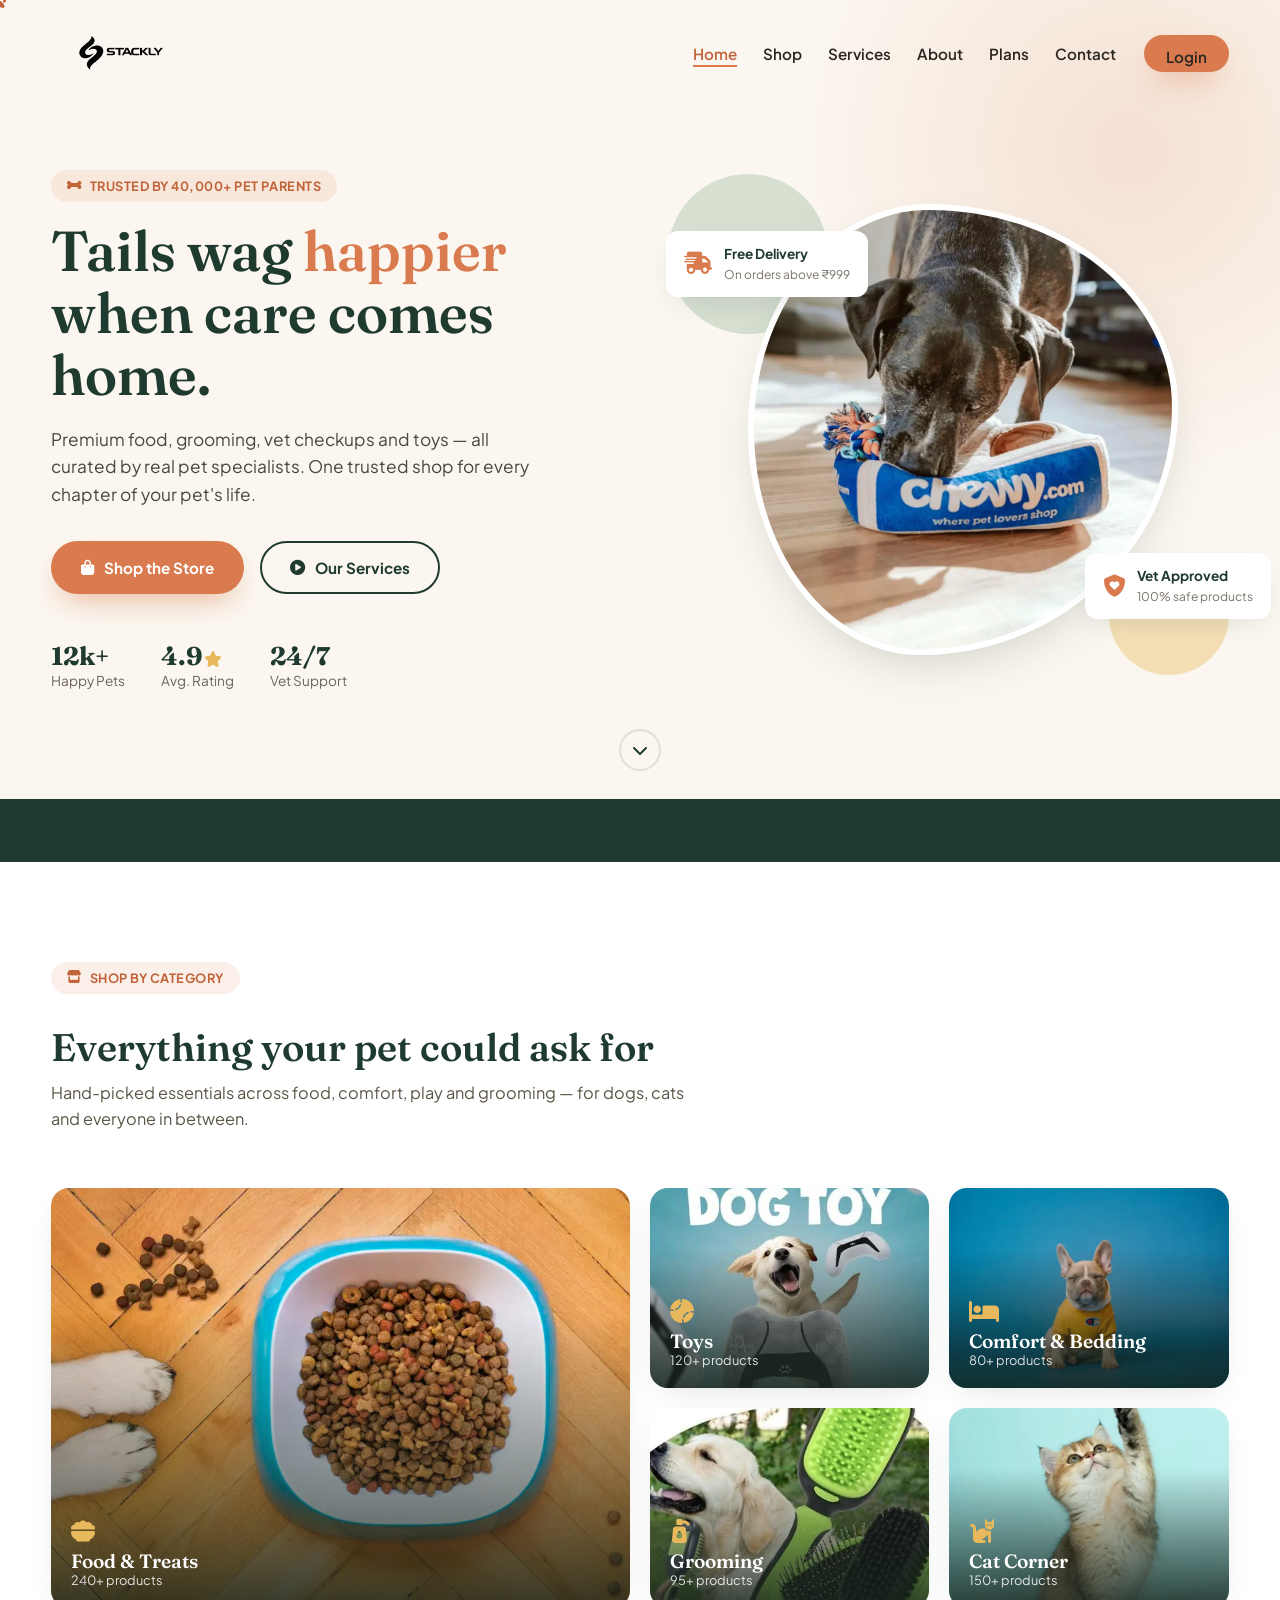
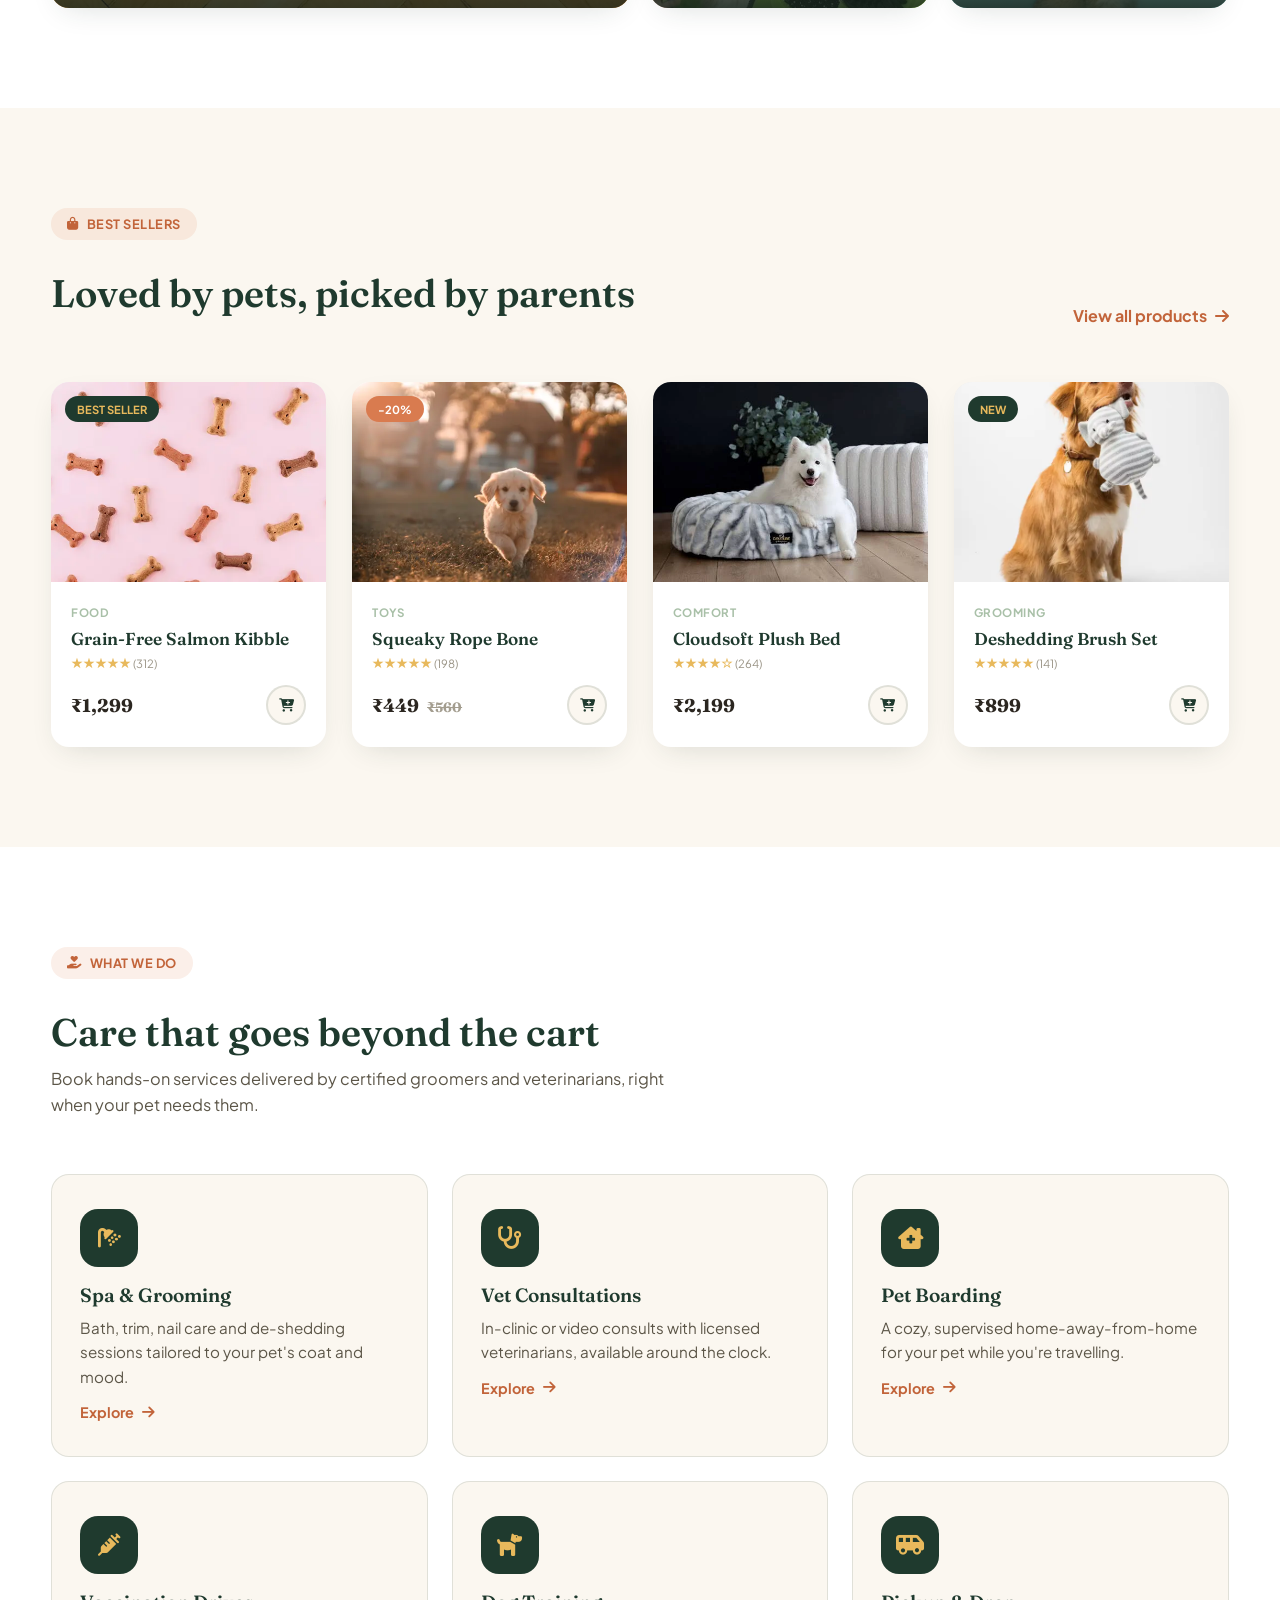
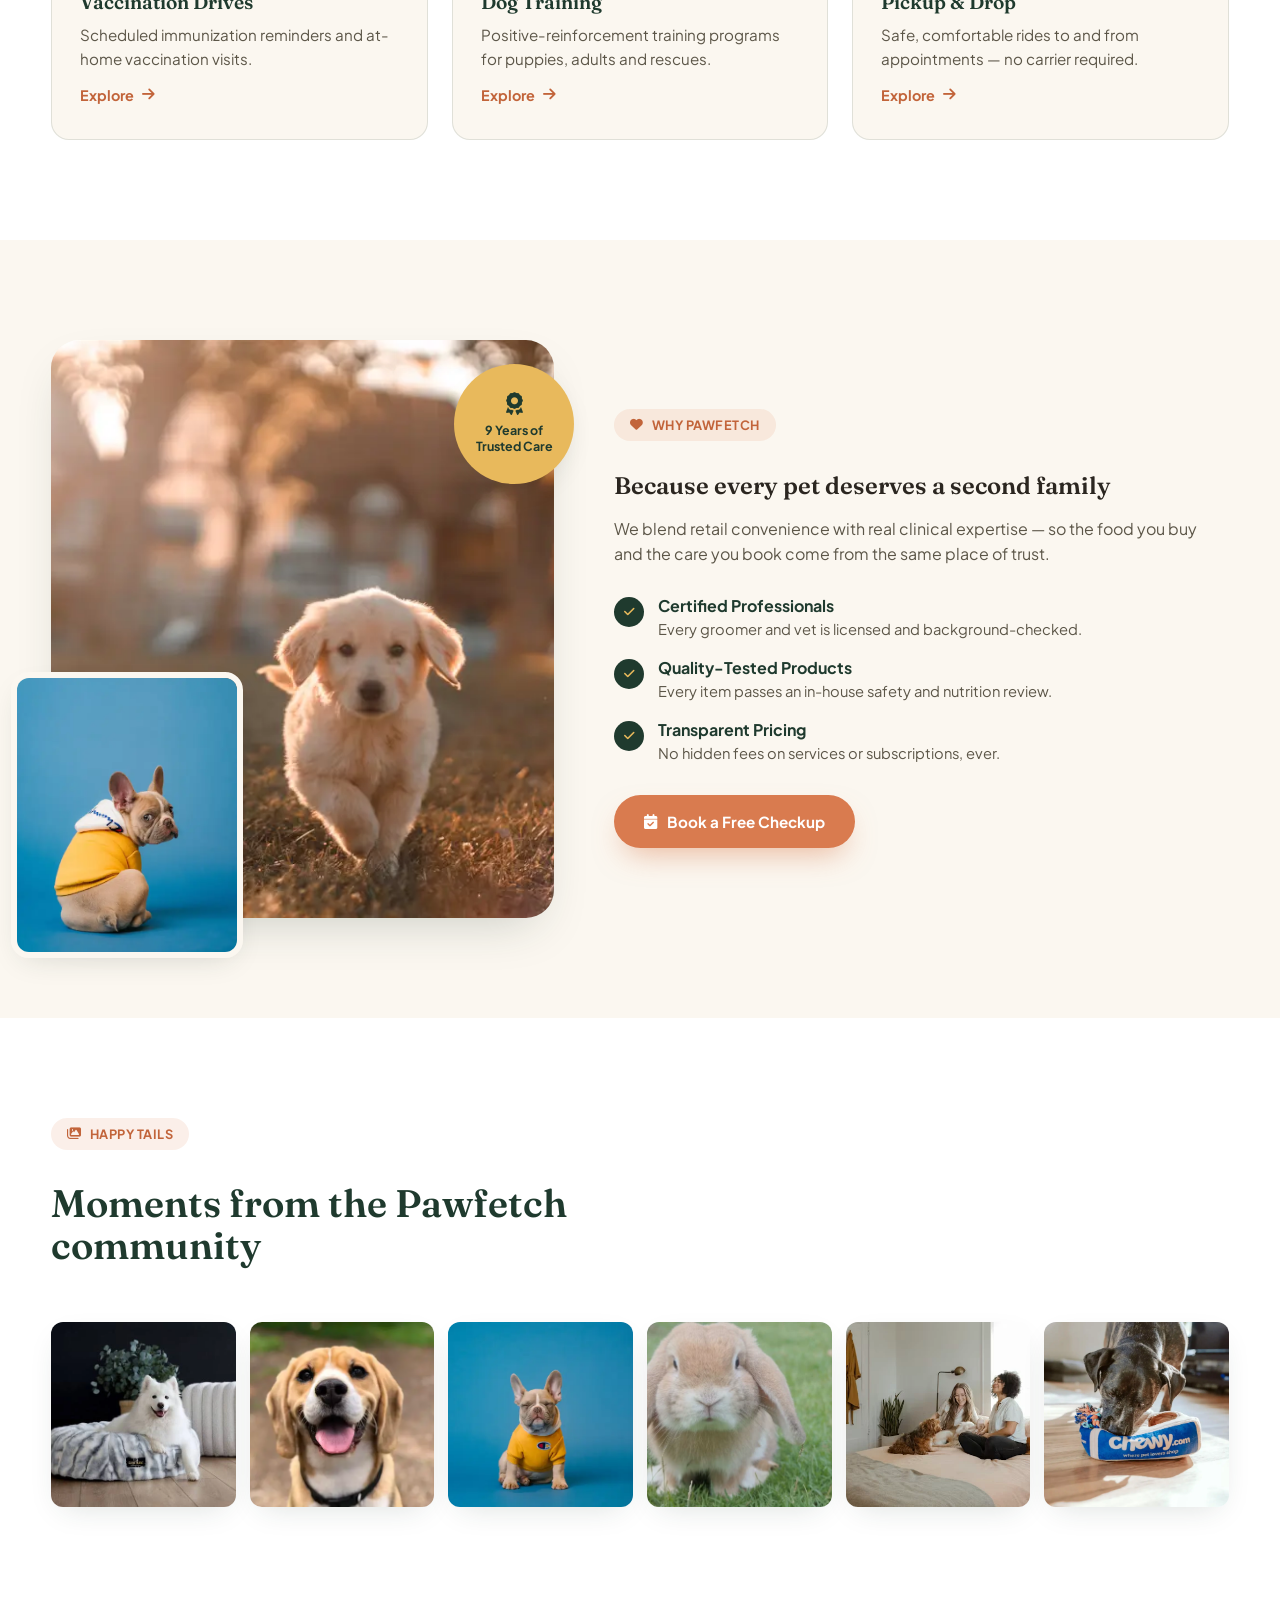
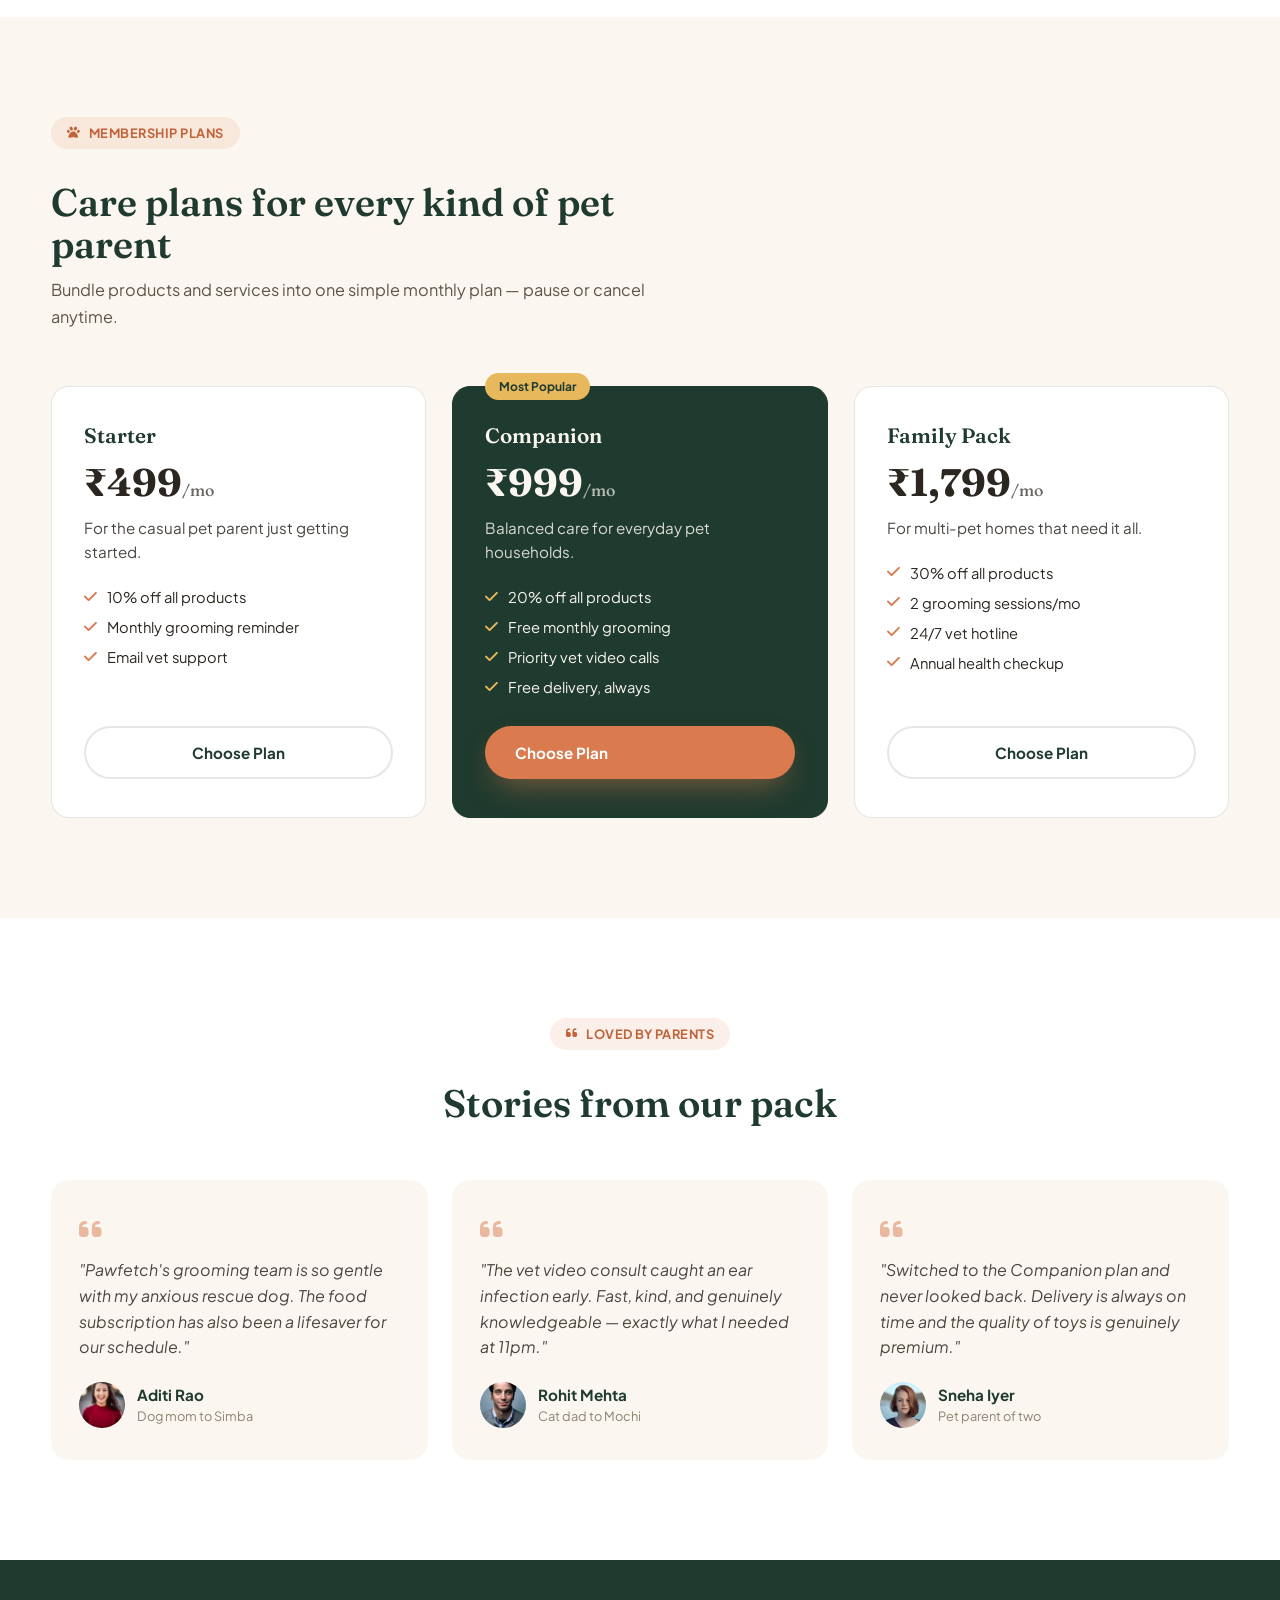
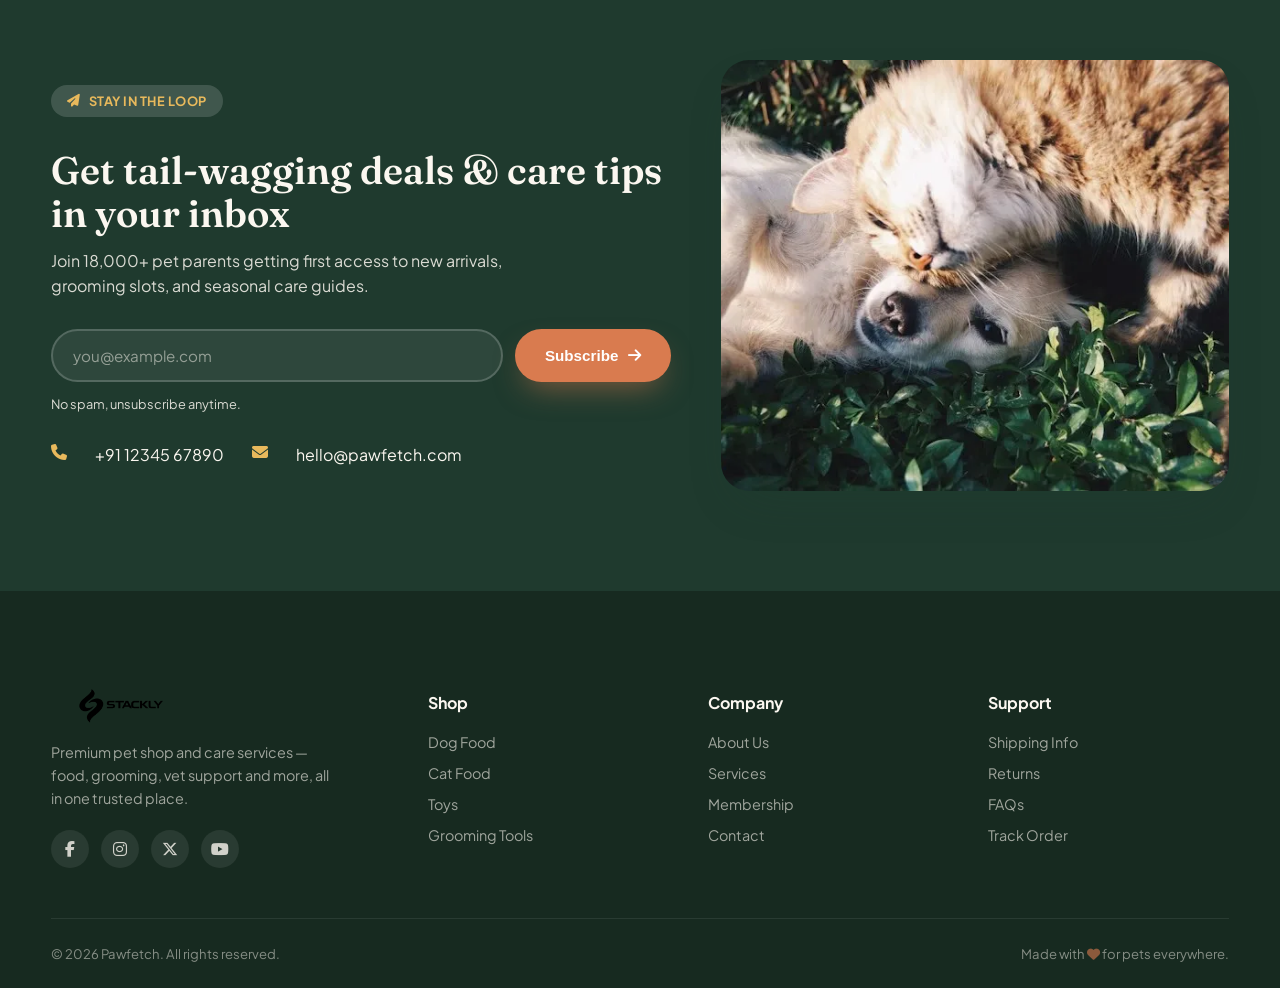
==== commit 95a5de7a: "kb changed" ====
--- a/index.html
+++ b/index.html
@@ -69,7 +69,7 @@
 
       <div class="hero-media" data-animate="fade-in">
         <div class="hero-image-frame">
-          <img src="Assest/shop1.webp" alt="Happy golden retriever puppy">
+          <img src="Assest/shop1 (1).webp" alt="Happy golden retriever puppy">
         </div>
         <div class="floating-card card-top">
           <i class="fa-solid fa-truck-fast"></i>
@@ -341,7 +341,7 @@
       <div class="gallery-item" data-animate="fade-up" data-delay="100"><img src="Assest/shop3.webp" alt="Puppy in a basket"></div>
       <div class="gallery-item" data-animate="fade-up" data-delay="150"><img src="Assest/shop11.webp" alt="Dog running outdoors"></div>
       <div class="gallery-item" data-animate="fade-up" data-delay="200"><img src="Assest/shop12.webp" alt="Pet grooming session"></div>
-      <div class="gallery-item" data-animate="fade-up" data-delay="250"><img src="Assest/shop1.webp" alt="Smiling puppy portrait"></div>
+      <div class="gallery-item" data-animate="fade-up" data-delay="250"><img src="Assest/shop1 (1).webp" alt="Smiling puppy portrait"></div>
     </div>
   </section>
 
@@ -456,7 +456,7 @@
         </div>
       </div>
       <div class="cta-media">
-        <img src="Assest/shop13.webp" alt="Happy dog and owner">
+        <img src="Assest/shop13 (1).webp" alt="Happy dog and owner">
       </div>
     </div>
   </section>
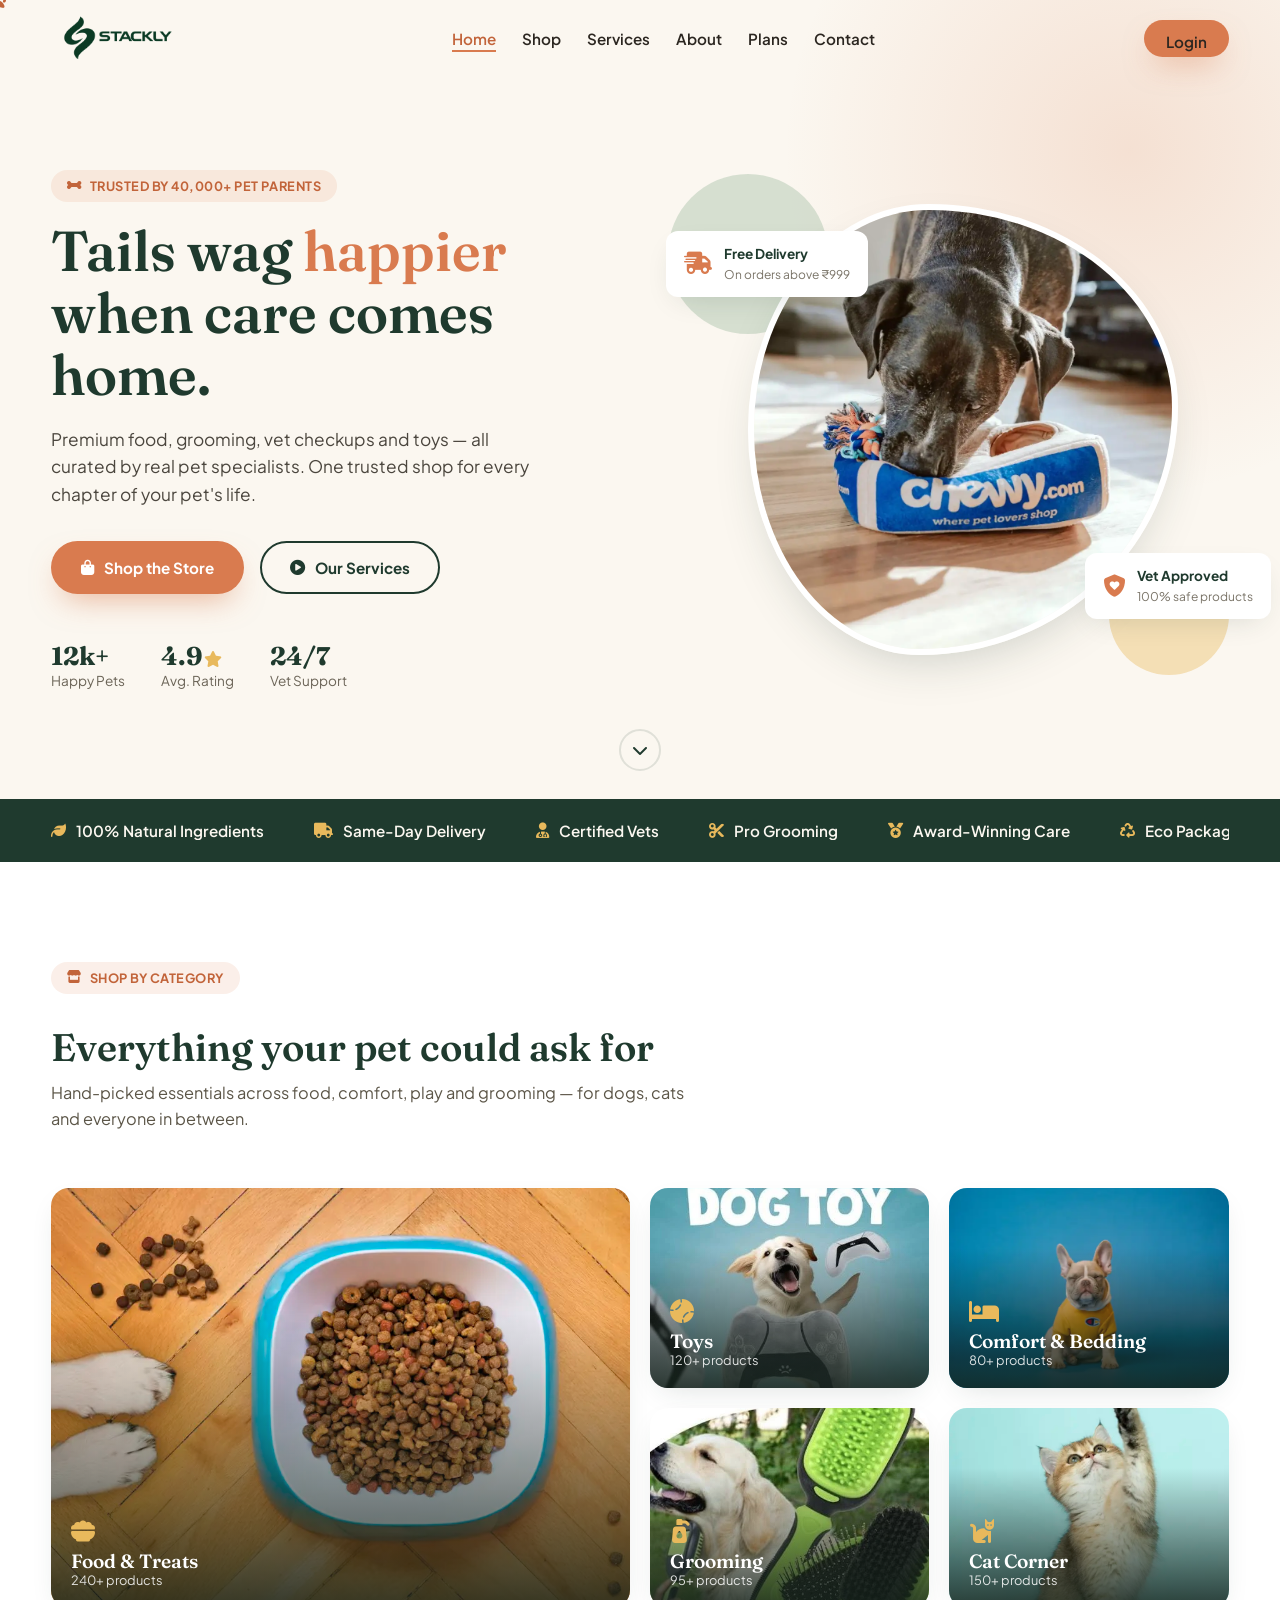
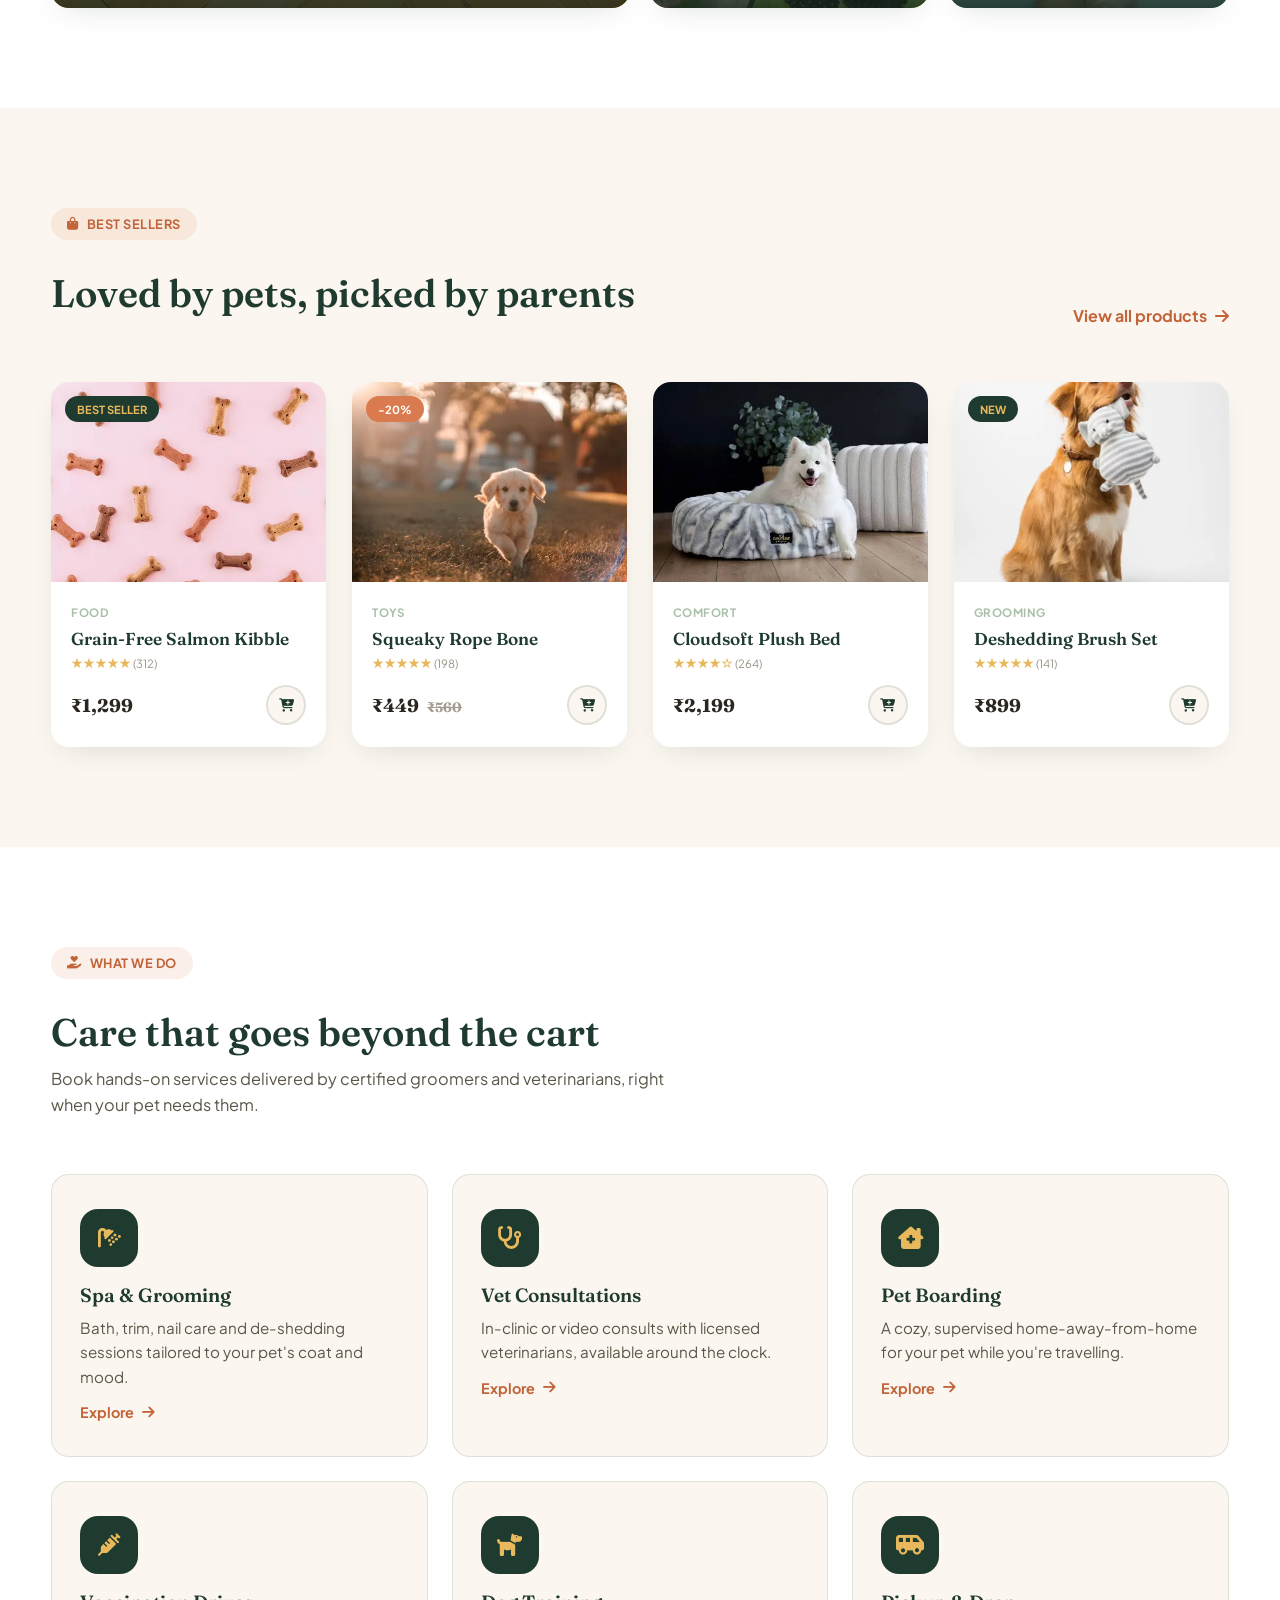
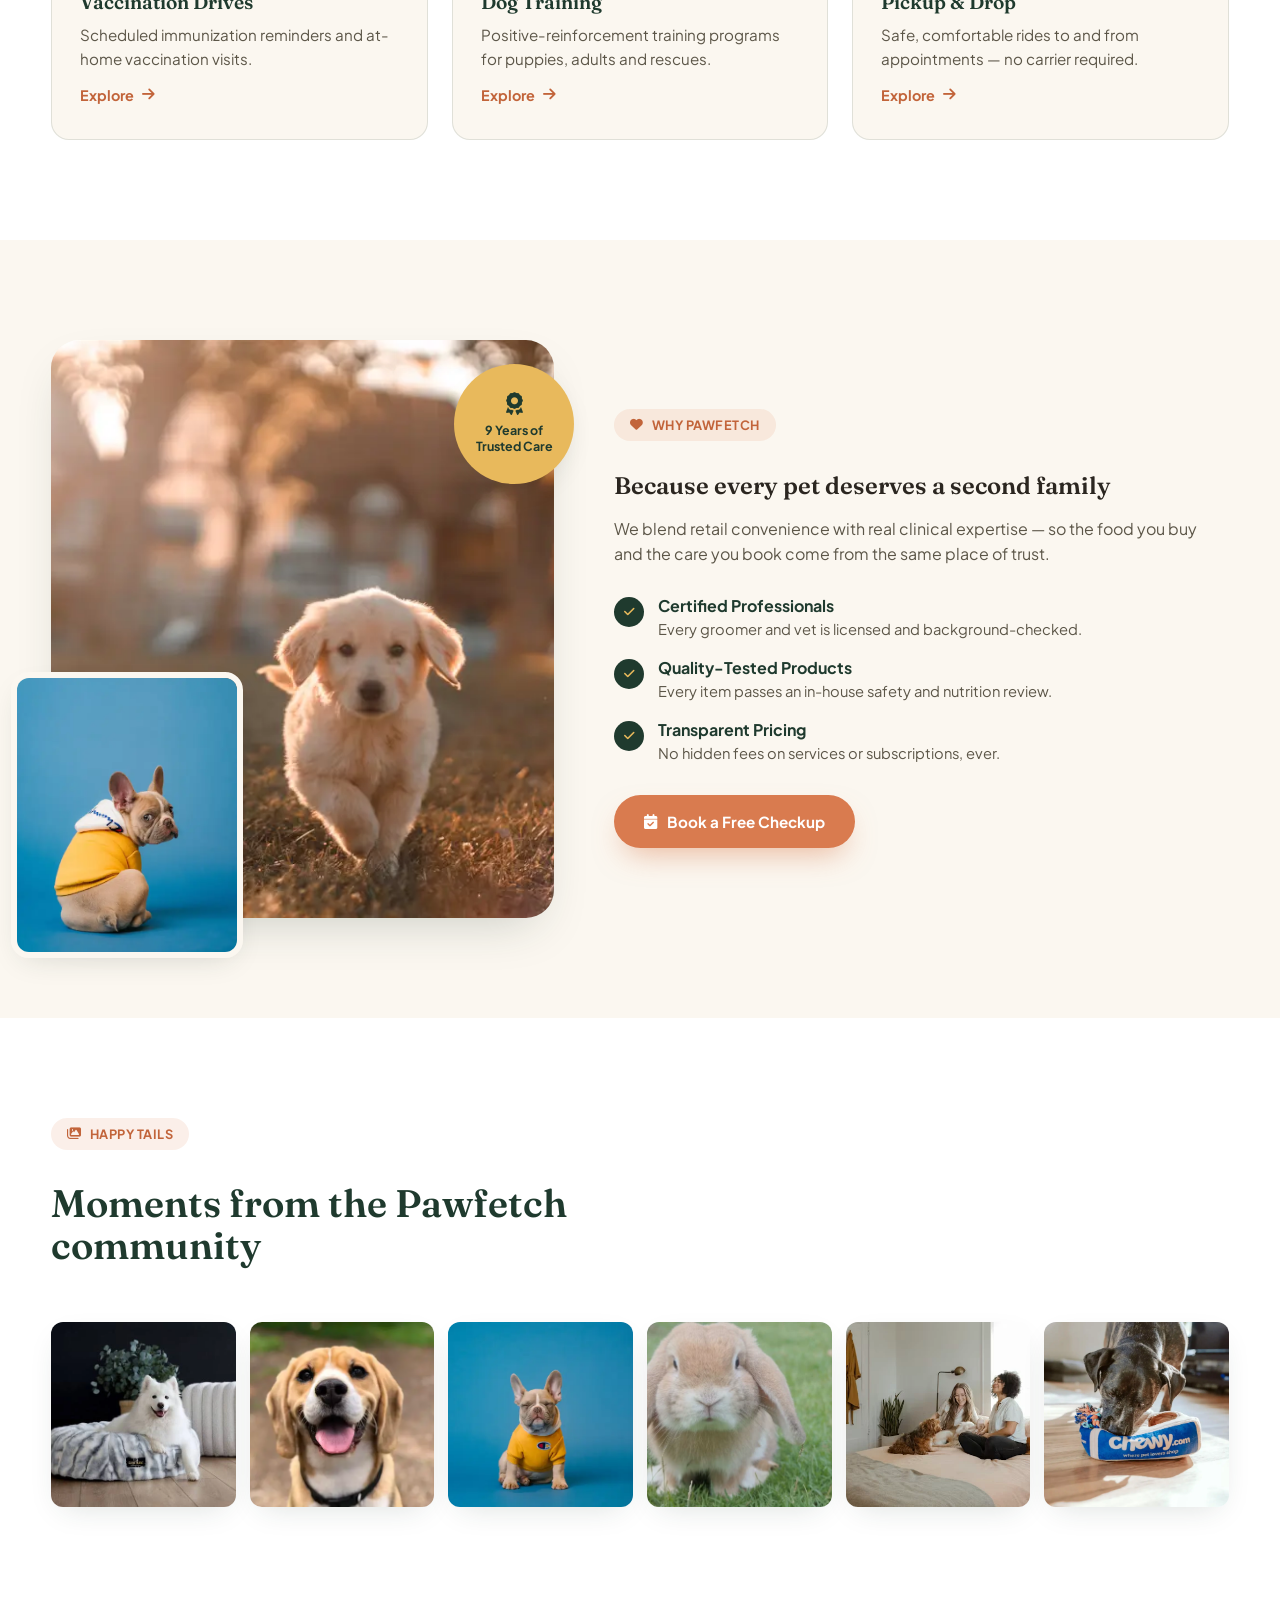
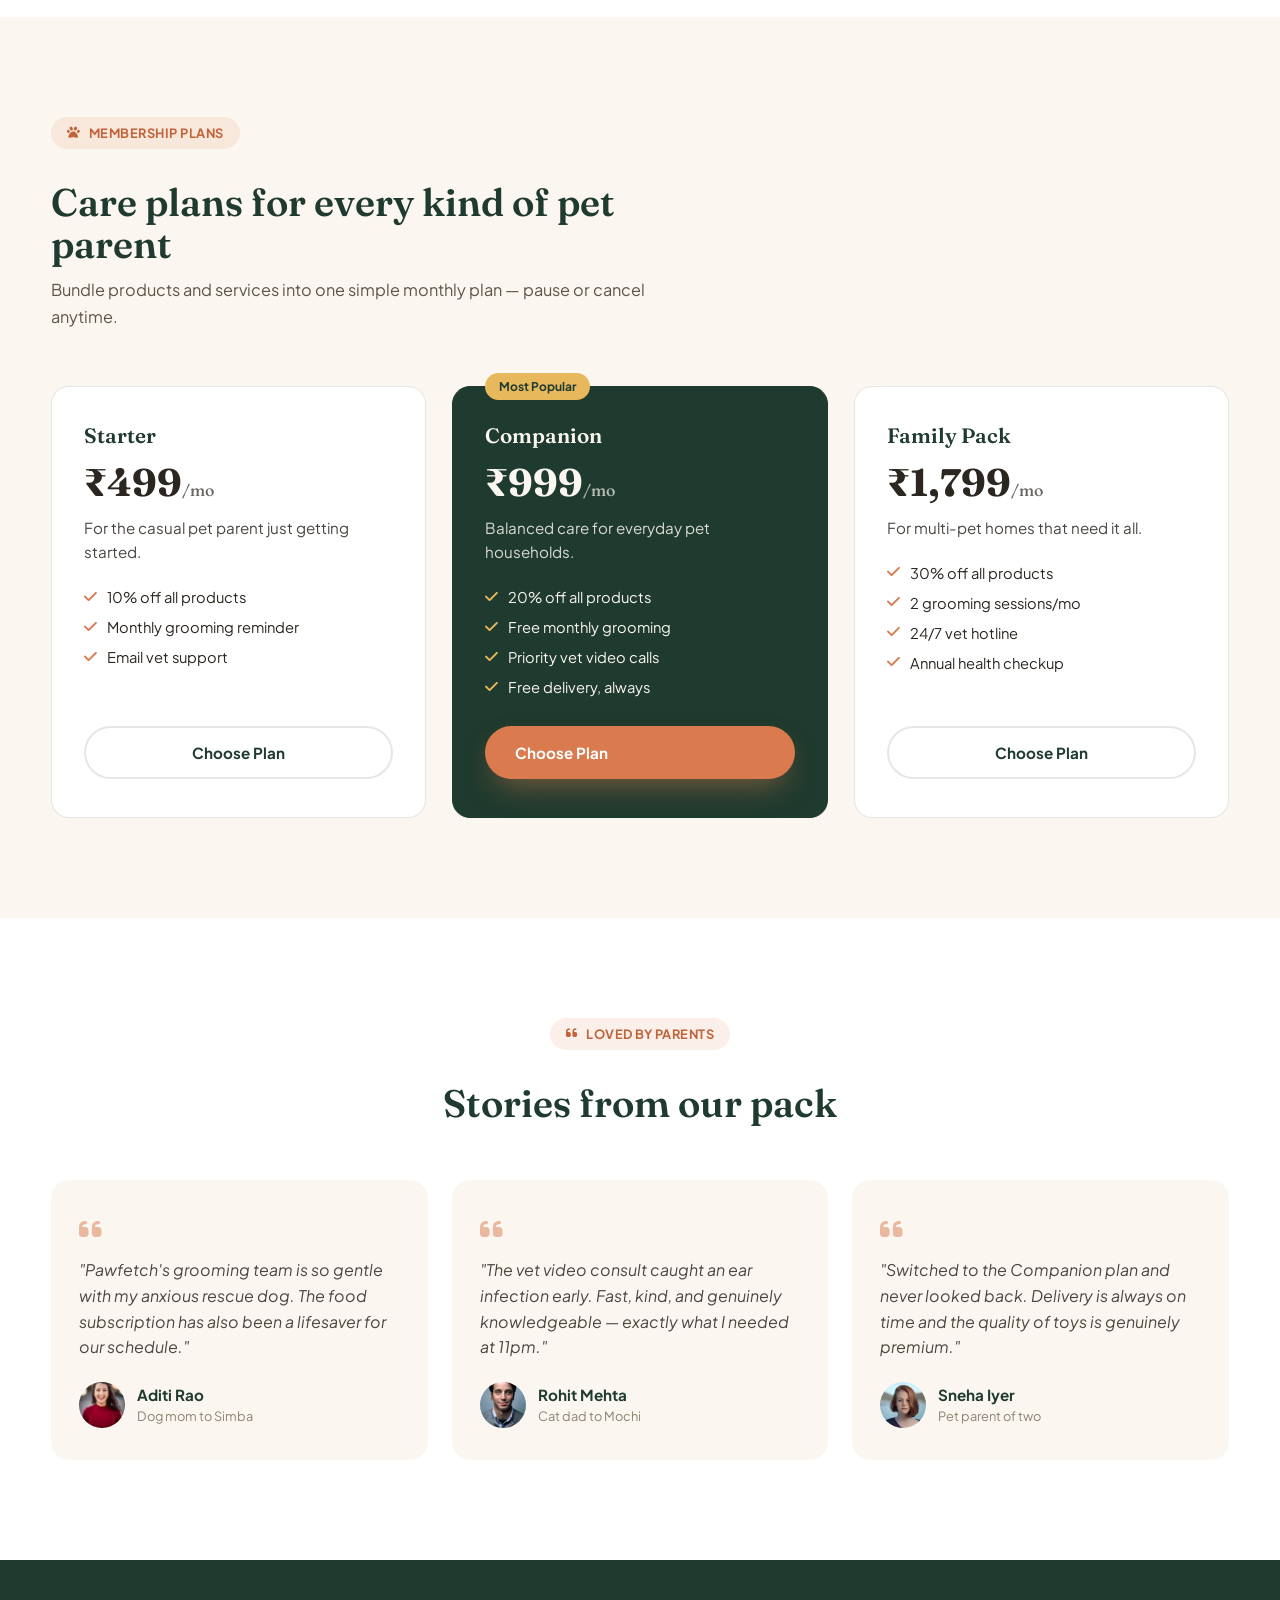
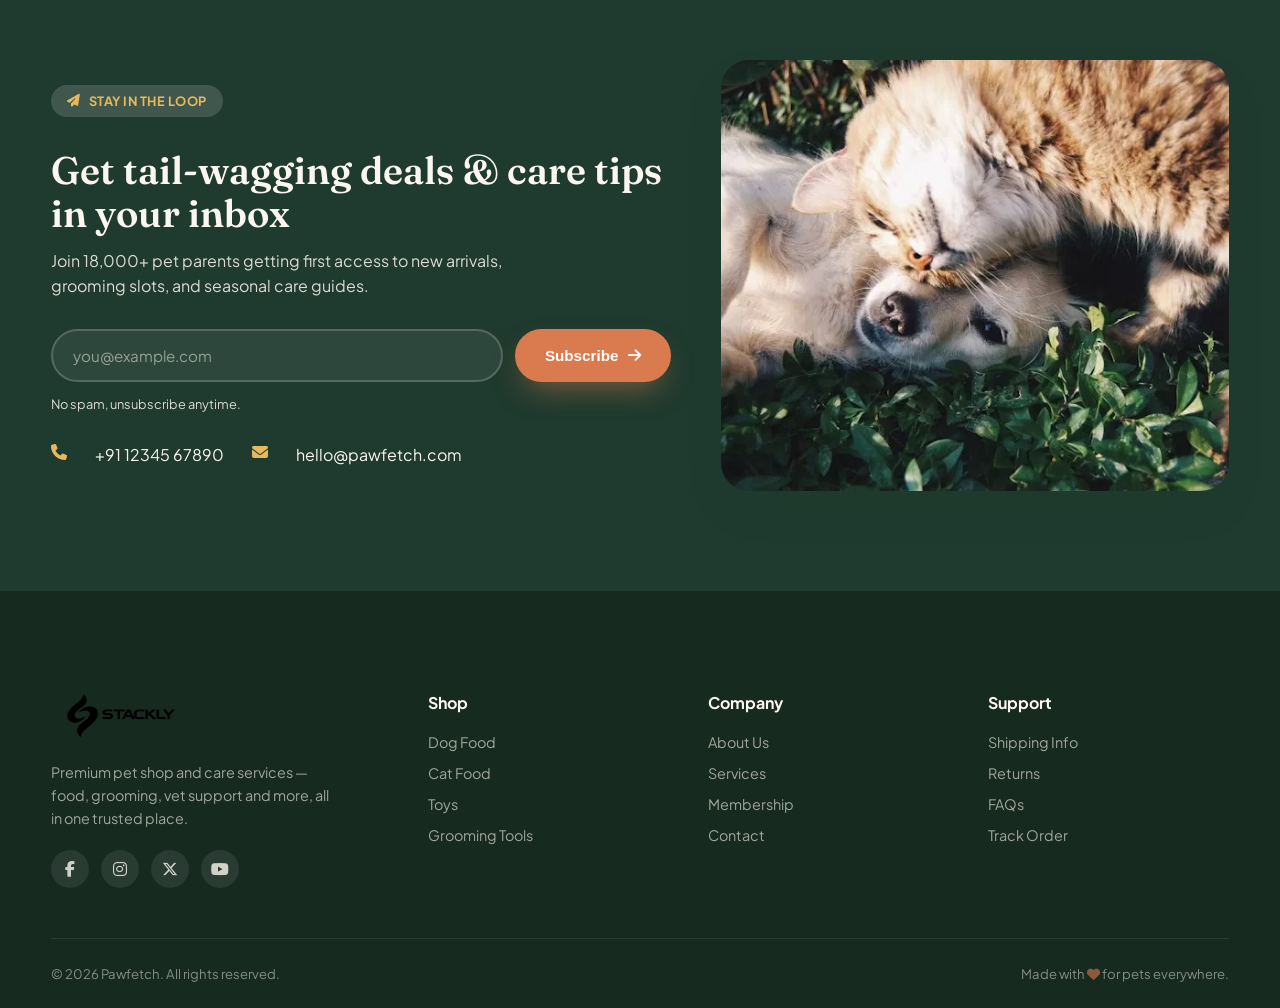
==== commit b41d343f: "header changes" ====
--- a/index.html
+++ b/index.html
@@ -467,9 +467,9 @@
 <footer class="site-footer">
   <div class="container footer-grid">
     <div class="footer-brand">
-      <div class="logo">
+      <div class="logo1">
         <a href="index.html">
-            <img src="Assest/stacklylogo (1).webp" alt="Logo">
+            <img src="Assest/stacklylogo (1).webp" alt="Logo1">
         </a>
     </div>
       <p>Premium pet shop and care services — food, grooming, vet support and more, all in one trusted place.</p>
--- a/style.css
+++ b/style.css
@@ -93,12 +93,18 @@
 .btn-outline:hover{border-color:var(--clay);color:var(--clay-dark);transform:translateY(-2px);}
 
 /* ============ HEADER ============ */
+.logo{display:flex;align-items:center;height: 40px;}
 .logo img{
-    width:140px;
-    height:70px;
-    object-fit:contain;
-    filter: brightness(0);
-}
+height: 90px;
+  max-width:220px;
+  width:auto;
+  object-fit:contain;
+  transition:transform .35s var(--ease);
+  /* Recolors the logo toward the brand forest green (#1F3A2E) so it's visible on the cream background */
+  filter:brightness(0) saturate(100%) invert(14%) sepia(43%) saturate(1196%) hue-rotate(108deg) brightness(94%) contrast(94%);
+}
+.logo a{display:inline-flex;align-items:center;}
+.logo:hover img{transform:scale(1.06);}
 
 .site-header{
   position:fixed;top:0;left:0;right:0;
@@ -112,7 +118,7 @@
   padding:12px 0;
   box-shadow:0 8px 30px -16px rgba(31,58,46,0.25);
 }
-.header-inner{display:flex;align-items:center;justify-content:space-between;}
+.header-inner{display:flex;align-items:center;justify-content:space-between;gap:24px;}
 .brand{display:flex;align-items:center;gap:10px;font-family:var(--font-display);font-weight:700;font-size:1.4rem;color:var(--forest);}
 .brand-icon{
   display:inline-flex;align-items:center;justify-content:center;
@@ -120,8 +126,9 @@
   background:var(--forest);color:var(--gold);
   font-size:1rem;
 }
-.main-nav{display:flex;align-items:center;gap:28px;}
-.main-nav ul{display:flex;gap:26px;}
+/* Nav links centered in the available space between logo and the login button/hamburger */
+.main-nav{display:flex;align-items:center;gap:28px;flex:1;}
+.main-nav ul{display:flex;gap:26px;flex:1;justify-content:center;}
 .main-nav a{
   font-weight:600;font-size:.95rem;color:var(--charcoal);
   position:relative;padding-bottom:4px;
@@ -467,6 +474,15 @@
 .cta-media img{border-radius:var(--radius-lg);box-shadow:var(--shadow-soft);width:100%;aspect-ratio:4/3.4;object-fit:cover;}
 
 /* ============ FOOTER ============ */
+
+.logo1 img{
+    width:140px;
+    height:90px;
+    object-fit:contain;
+    filter: brightness(0);
+}
+
+
 .site-footer{background:#172A20;color:rgba(251,247,240,0.8);padding:80px 0 0;}
 .footer-grid{display:grid;grid-template-columns:1.4fr 1fr 1fr 1fr;gap:40px;padding-bottom:50px;border-bottom:1px solid rgba(255,255,255,0.08);}
 .footer-brand .brand{color:var(--cream);margin-bottom:14px;}
@@ -500,10 +516,16 @@
 .back-to-top:hover{background:var(--clay);}
 
 /* ============ SCROLL ANIMATIONS ============ */
-[data-animate]{opacity:0;transition:opacity .8s var(--ease), transform .8s var(--ease);}
-[data-animate="fade-up"]{transform:translateY(36px);}
-[data-animate="fade-in"]{transform:scale(.96);}
-[data-animate].in-view{opacity:1;transform:none;}
+/* Pure CSS animation -- plays automatically on page load.
+   Does NOT depend on JavaScript running, so content can never get stuck invisible. */
+[data-animate]{
+  opacity:0;
+  animation:revealFadeUp .8s var(--ease) forwards;
+}
+[data-animate="fade-in"]{animation-name:revealFadeIn;}
+[data-animate].in-view{opacity:1 !important;transform:none !important;animation:none !important;}
+@keyframes revealFadeUp{from{opacity:0;transform:translateY(36px);}to{opacity:1;transform:none;}}
+@keyframes revealFadeIn{from{opacity:0;transform:scale(.96);}to{opacity:1;transform:none;}}
 
 /* ============ RESPONSIVE ============ */
 @media (max-width:1080px){
@@ -1650,8 +1672,7 @@
 .ring-label span{font-size:.7rem;opacity:.7;}
 
 /* ===== SCROLL REVEAL FOR DASH ===== */
-.dash-content [data-animate]{opacity:0;transform:translateY(24px);transition:opacity .7s var(--ease), transform .7s var(--ease);}
-.dash-content [data-animate].in-view{opacity:1;transform:none;}
+/* dashboard reveal now uses the global [data-animate] pure-CSS animation above */
 
 /* ===== RESPONSIVE: DASHBOARDS ===== */
 @media (max-width:1200px){
